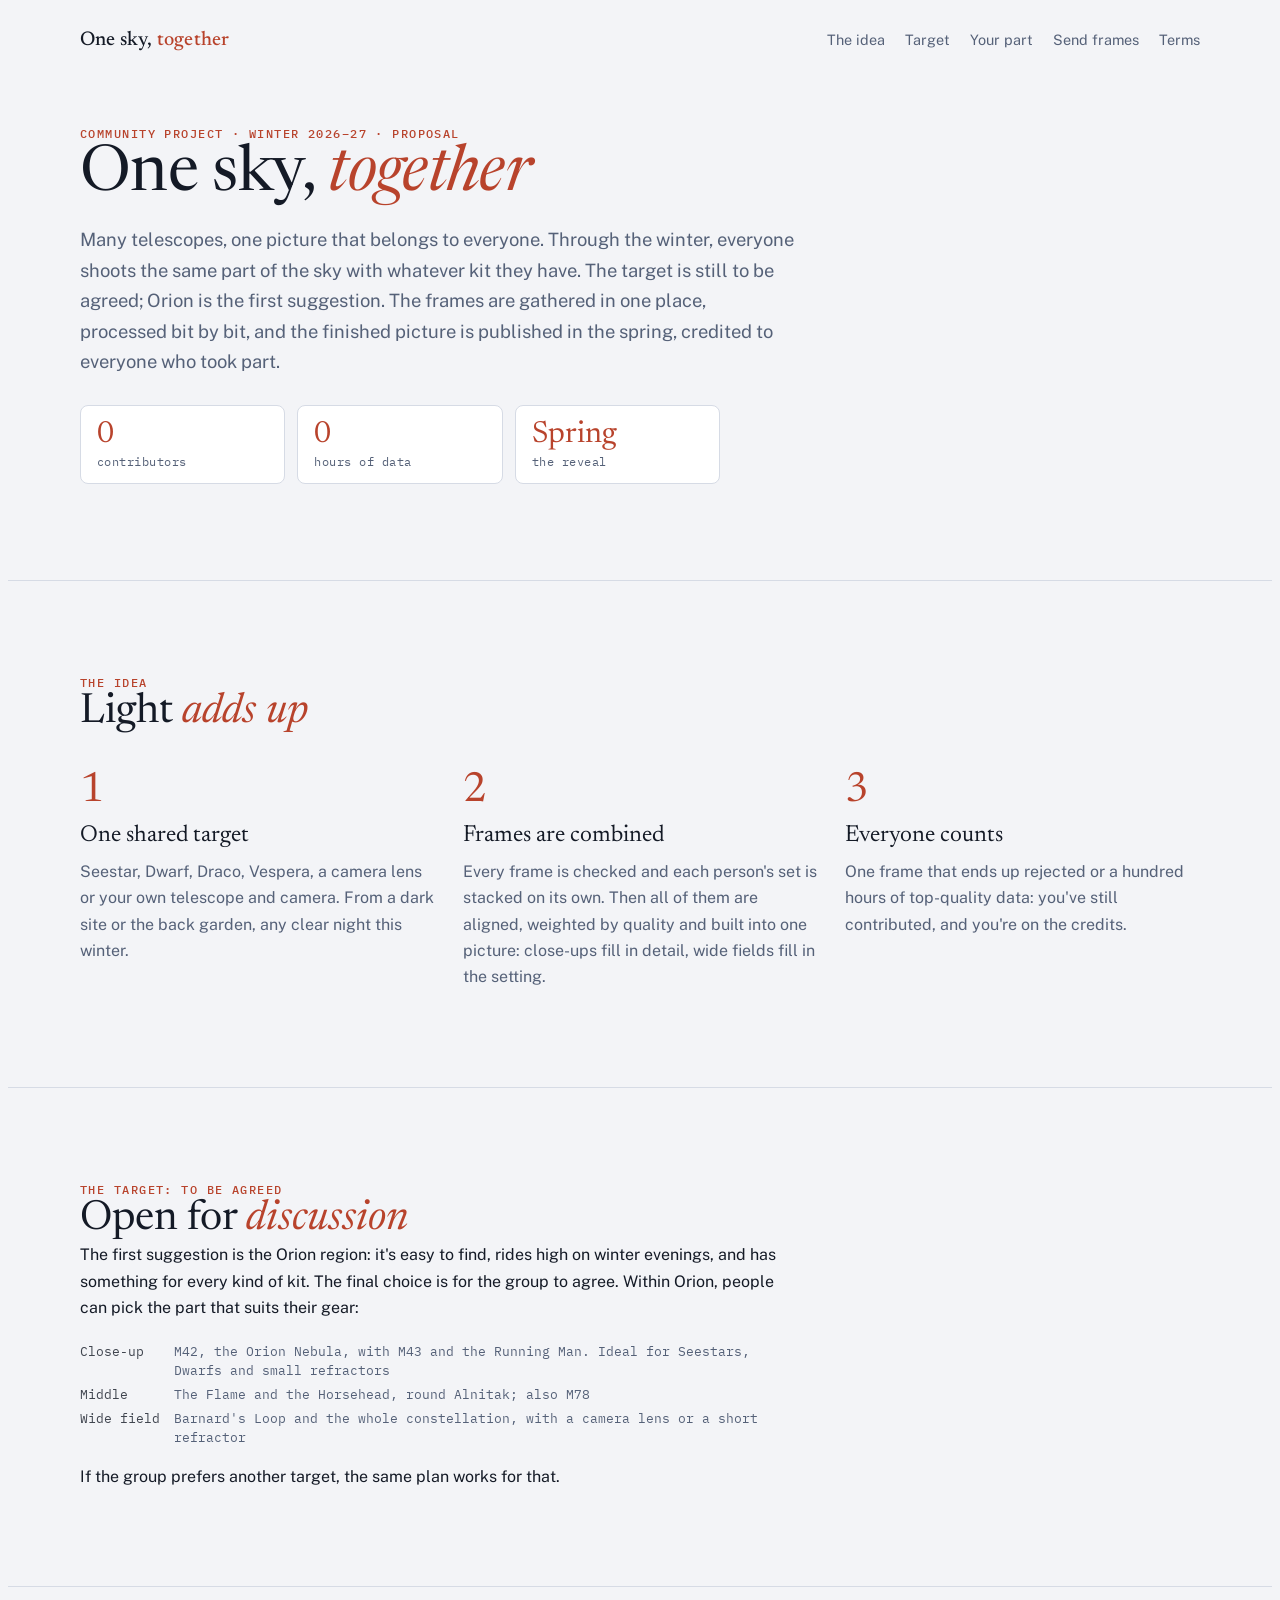
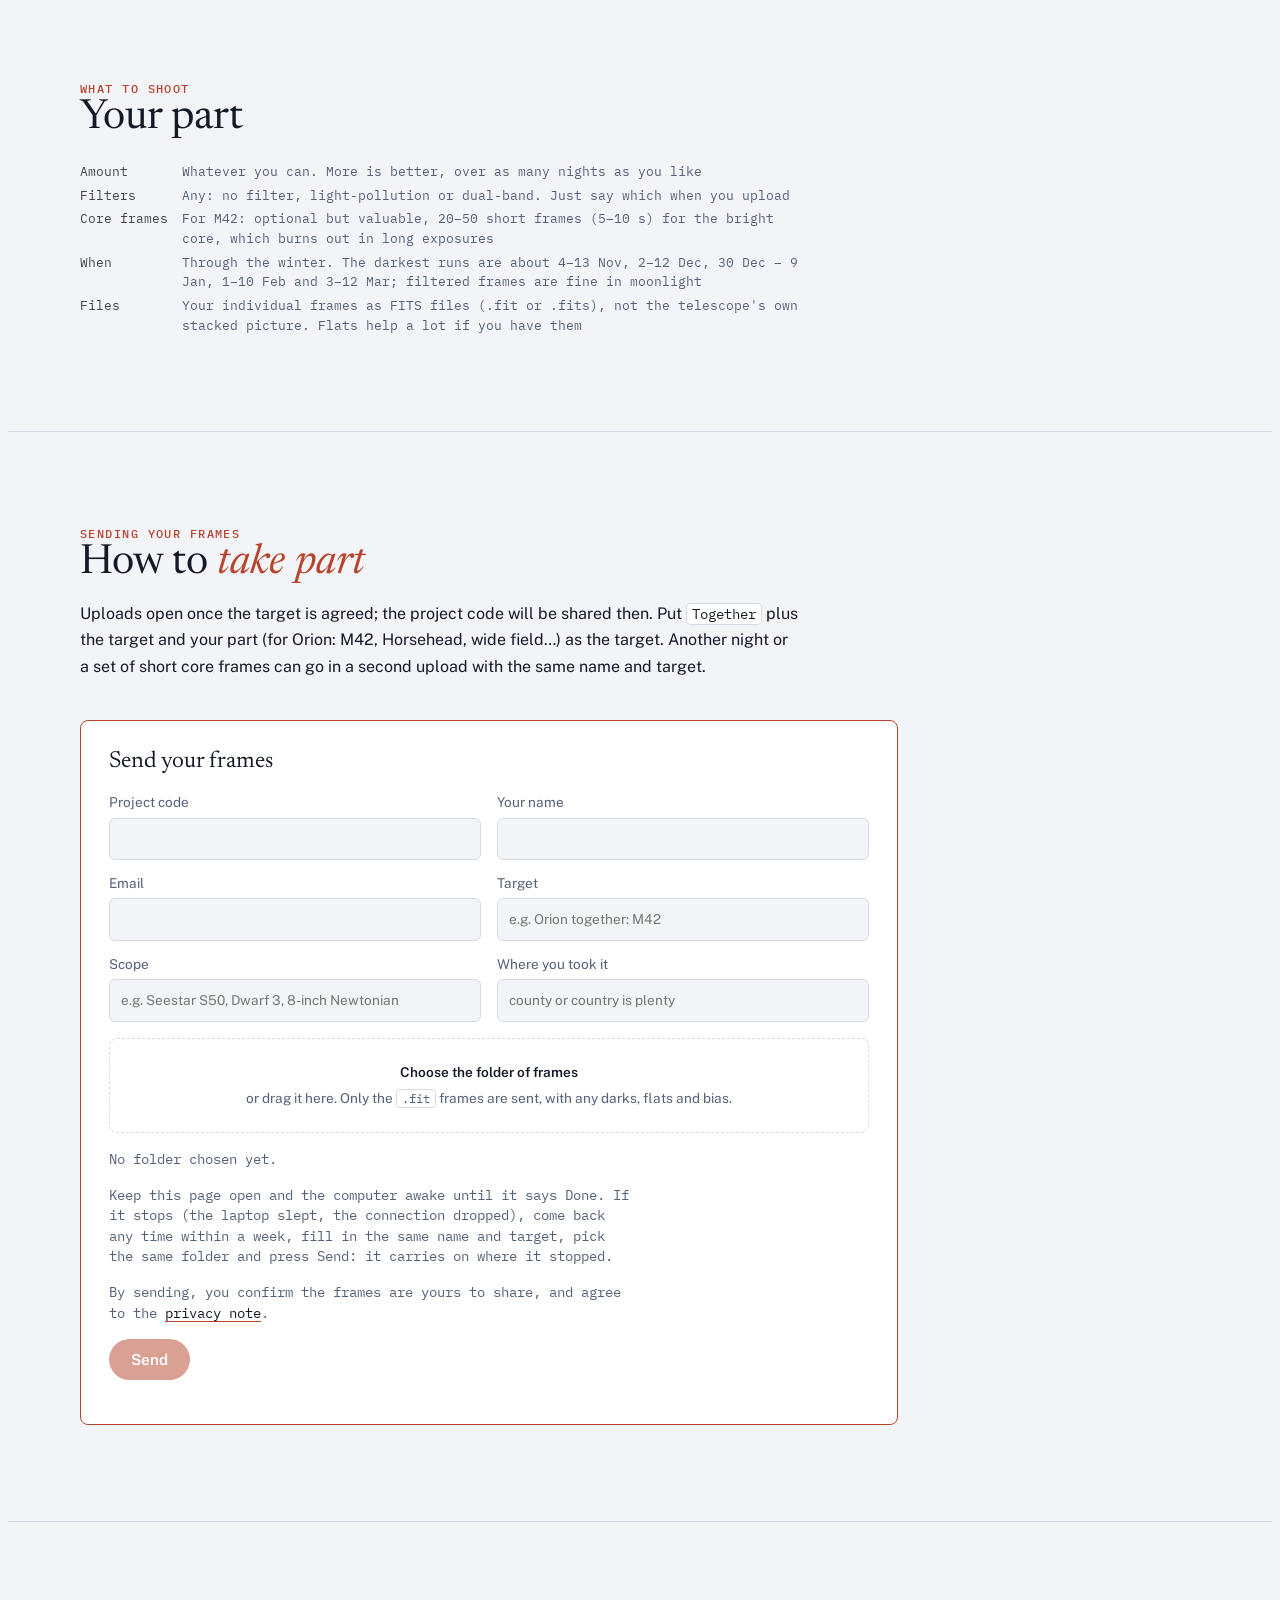
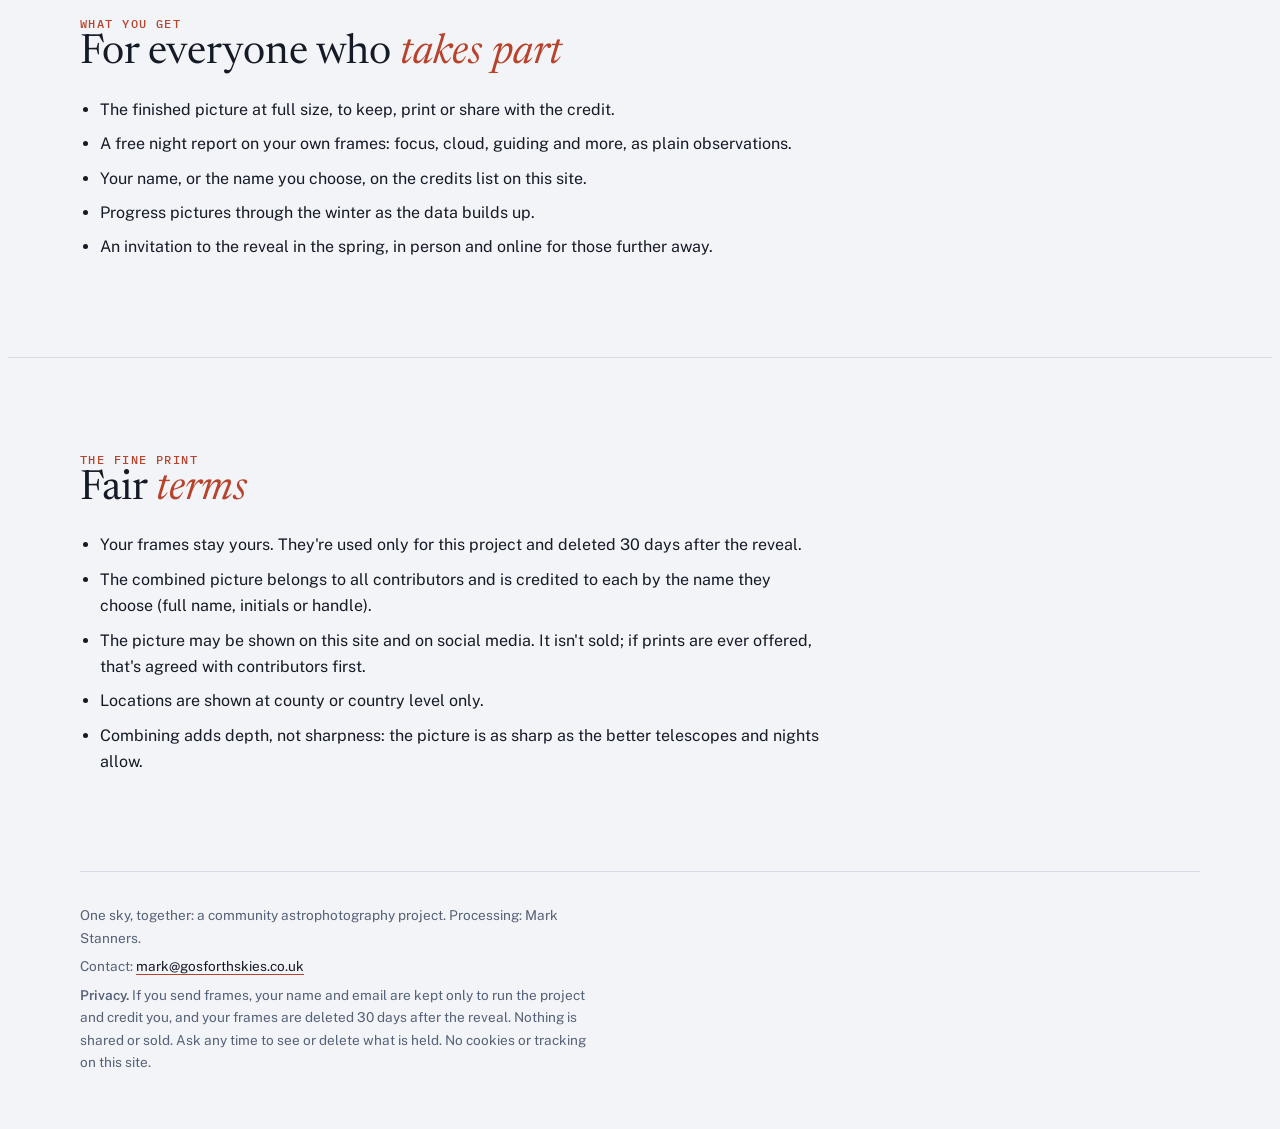
==== index.html @ eda38261 "Neutral name: One sky, together (target not yet agreed; Orion is the first suggestion); address toge" ====
<!doctype html>
<html lang="en-GB">
<head>
<meta charset="utf-8">
<meta name="viewport" content="width=device-width, initial-scale=1">
<meta name="robots" content="noindex">
<title>One sky, together</title>
<meta name="description" content="A community astrophotography project: many telescopes, one picture, credited to everyone who took part.">
<link rel="stylesheet" href="fonts/fonts.css">
<style>
/* Layout: one long night-sky scroll; each picture is a before/after slider, captions read like an observing log. */
:root {
  --sky:      #0b1019;   /* page ground: dark sky at the zenith */
  --deep:     #121a27;   /* raised panels */
  --rule:     #243046;
  --ink:      #e6e9ef;   /* main text */
  --dim:      #95a0b4;   /* secondary text */
  --ha:       #e0664d;   /* hydrogen-alpha, 656.3 nm: the accent */
  --oiii:     #5fb7b0;   /* oxygen-III, 500.7 nm: used sparingly */
  --font-display: "Newsreader", "Iowan Old Style", Georgia, serif;
  --font-body:    "Public Sans", system-ui, -apple-system, "Segoe UI", sans-serif;
  --font-data:    "IBM Plex Mono", ui-monospace, "Cascadia Mono", Consolas, monospace;
  color-scheme: dark;
}
@media (prefers-color-scheme: light) { :root:not([data-theme="dark"]) {
  --sky: #f3f4f7; --deep: #ffffff; --rule: #d6dbe5; --ink: #141a26; --dim: #556178; --ha: #b8432c; --oiii: #2f7f79; color-scheme: light; } }
:root[data-theme="light"] {
  --sky: #f3f4f7; --deep: #ffffff; --rule: #d6dbe5; --ink: #141a26; --dim: #556178; --ha: #b8432c; --oiii: #2f7f79; color-scheme: light; }

body { background: var(--sky); color: var(--ink); font: 400 1rem/1.65 var(--font-body); }
.wrap { max-width: 1120px; margin: 0 auto; padding-left: max(16px, env(safe-area-inset-left, 0px)); padding-right: max(16px, env(safe-area-inset-right, 0px)); }
section { padding-block: clamp(48px, 8vw, 96px); border-top: 1px solid var(--rule); }
h1, h2, h3 { font-family: var(--font-display); font-weight: 400; text-wrap: balance; line-height: 1.12; margin: 0; }
h1 { font-size: clamp(2.3rem, 5.5vw, 4rem); letter-spacing: -0.01em; }
h1 em, h2 em { font-style: italic; color: var(--ha); }
h2 { font-size: clamp(1.8rem, 3.6vw, 2.6rem); }
h3 { font-size: 1.45rem; }
p { margin: 0; max-width: 65ch; }
.eyebrow { font: 500 0.75rem/1 var(--font-data); letter-spacing: 0.12em; text-transform: uppercase; color: var(--ha); }
.lede { font-size: 1.15rem; color: var(--dim); }
a { color: var(--ink); text-decoration-color: var(--ha); text-underline-offset: 3px; }
a:focus-visible, input:focus-visible, button:focus-visible { outline: 2px solid var(--oiii); outline-offset: 3px; }

/* header */
.top { padding-block: 20px; display: flex; justify-content: space-between; align-items: baseline; gap: 16px; flex-wrap: wrap; }
.brand { font: 500 1.25rem/1 var(--font-display); letter-spacing: 0.01em; }
.brand span { color: var(--ha); }
.nav { display: flex; gap: 20px; flex-wrap: wrap; font-size: 0.9rem; }
.nav a { color: var(--dim); text-decoration: none; }
.nav a:hover { color: var(--ink); }

/* hero */
.hero { display: grid; grid-template-columns: minmax(0, 5fr) minmax(0, 7fr); gap: clamp(24px, 4vw, 56px); align-items: center; padding-block: clamp(24px, 5vw, 64px) clamp(48px, 7vw, 88px); }
.hero > div:first-child { display: grid; gap: 20px; min-width: 0; }
.cta { display: inline-block; justify-self: start; padding: 12px 22px; border-radius: 999px; background: var(--ha); color: #fff; text-decoration: none; font-weight: 600; font-size: 0.95rem; }
@media (max-width: 820px) { .hero { grid-template-columns: minmax(0, 1fr); } }

/* before / after slider */
.ba { position: relative; overflow: hidden; border-radius: 6px; background: #000; max-width: 100%; touch-action: pan-y; user-select: none; }
.ba img { display: block; width: 100%; height: auto; }
.ba .after { position: absolute; inset: 0; clip-path: inset(0 0 0 var(--pos, 50%)); }
.ba .after img { width: 100%; height: 100%; object-fit: cover; }
.ba .handle { position: absolute; top: 0; bottom: 0; left: var(--pos, 50%); width: 2px; margin-left: -1px; background: rgba(255,255,255,0.85); pointer-events: none; }
.ba .handle::after { content: "\2194"; position: absolute; top: 50%; left: 50%; transform: translate(-50%, -50%); width: 40px; height: 40px; border-radius: 50%; background: rgba(11,16,25,0.75); border: 1px solid rgba(255,255,255,0.7); color: #fff; display: grid; place-items: center; font-size: 1.1rem; }
.ba input { position: absolute; inset: 0; width: 100%; height: 100%; margin: 0; opacity: 0; cursor: ew-resize; }
.ba .tag { position: absolute; top: 10px; padding: 3px 9px; border-radius: 4px; background: rgba(11,16,25,0.72); color: #e6e9ef; font: 500 0.7rem/1.4 var(--font-data); letter-spacing: 0.08em; text-transform: uppercase; pointer-events: none; }
.ba .tag.l { left: 10px; } .ba .tag.r { right: 10px; }

/* gallery */
.pairs { display: grid; gap: clamp(48px, 7vw, 80px); margin-top: 40px; }
.pair { display: grid; grid-template-columns: minmax(0, 7fr) minmax(0, 4fr); gap: clamp(20px, 3vw, 40px); align-items: start; }
.pair.flip { grid-template-columns: minmax(0, 4fr) minmax(0, 7fr); }
.pair.flip .ba, .pair.flip figure { order: 2; }
.pair .text { display: grid; gap: 14px; min-width: 0; }
@media (max-width: 820px) { .pair, .pair.flip { grid-template-columns: minmax(0, 1fr); } .pair.flip .ba, .pair.flip figure { order: 0; } }
.log { display: grid; grid-template-columns: max-content minmax(0, 1fr); gap: 4px 14px; margin: 4px 0 0; font: 400 0.82rem/1.5 var(--font-data); color: var(--dim); font-variant-numeric: tabular-nums; }
.log dt { color: var(--ink); opacity: 0.8; }
.log dd { margin: 0; }
.credit { font: 400 0.78rem/1.4 var(--font-data); color: var(--oiii); }
.more { margin-top: clamp(36px, 5vw, 56px); font-weight: 600; }
.more a::after { content: " \2192"; color: var(--ha); }
/* customer work page (customers.html, built by tools/build_clients.py) */
a.brand { color: var(--ink); text-decoration: none; }
.nav a[aria-current="page"] { color: var(--ink); }
.quote { margin: 4px 0 0; padding-left: 14px; border-left: 2px solid var(--ha); display: grid; gap: 4px; }
.quote p { font: italic 400 1.05rem/1.5 var(--font-display); }
.quote cite { font: 400 0.78rem/1.4 var(--font-data); color: var(--dim); font-style: normal; }
.quote cite::before { content: "\2014\00a0"; }

.grid3 { display: grid; grid-template-columns: repeat(3, minmax(0, 1fr)); gap: 20px; margin-top: 36px; }
@media (max-width: 820px) { .grid3 { grid-template-columns: minmax(0, 1fr); } }
figure { margin: 0; display: grid; gap: 10px; min-width: 0; }
figure img { width: 100%; height: auto; border-radius: 6px; display: block; }
figcaption { display: grid; gap: 3px; font-size: 0.92rem; }
figcaption b { font-weight: 600; }
figcaption span { color: var(--dim); font-size: 0.85rem; }

/* prints: cards generated from data/print_sizes.csv by tools/build_prints.py; every picture sits in the same 3:2 frame */
.prints { display: grid; grid-template-columns: repeat(3, minmax(0, 1fr)); gap: 32px 24px; margin-top: 24px; align-items: start; }
@media (max-width: 900px) { .prints { grid-template-columns: repeat(2, minmax(0, 1fr)); } }
@media (max-width: 560px) { .prints { grid-template-columns: minmax(0, 1fr); } }
.print img, .print .noimg { width: 100%; aspect-ratio: 3 / 2; object-fit: contain; background: #05080d; border-radius: 6px; }
.print .noimg { display: grid; place-items: center; color: var(--dim); font: 400 0.8rem var(--font-data); border: 1px dashed var(--rule); background: var(--deep); }
.sizes { font: 500 0.78rem/1.4 var(--font-data) !important; letter-spacing: 0.06em; color: var(--ha) !important; }
.onreq { font: 400 0.75rem/1.4 var(--font-data) !important; color: var(--dim) !important; }
/* colour-version buttons under a print that comes in two palettes */
.vers { display: flex; gap: 6px; flex-wrap: wrap; margin-top: -2px; }
.vers button { font: 500 0.72rem/1 var(--font-data); letter-spacing: 0.04em; padding: 7px 11px; border-radius: 999px; border: 1px solid var(--rule); background: var(--deep); color: var(--dim); cursor: pointer; }
.vers button[aria-pressed="true"] { border-color: var(--ha); color: var(--ink); }
.vers button:hover { color: var(--ink); }
.media { margin-top: 36px; display: grid; gap: 8px; max-width: 760px; }
.media .note { margin-top: 0; }

/* how it works: a real sequence */
.steps { display: grid; grid-template-columns: repeat(3, minmax(0, 1fr)); gap: 28px; margin-top: 36px; counter-reset: step; }
@media (max-width: 820px) { .steps { grid-template-columns: minmax(0, 1fr); } }
.step { display: grid; gap: 10px; align-content: start; min-width: 0; }
.step::before { counter-increment: step; content: counter(step); font: 400 2.6rem/1 var(--font-display); color: var(--ha); }
.step p { color: var(--dim); }
/* send your frames: the upload box (talks to the gosforth-upload Worker at upload.gosforthskies.co.uk) */
.send { margin-top: 40px; background: var(--deep); border: 1px solid var(--ha); border-radius: 8px; padding: clamp(18px, 3vw, 28px); display: grid; gap: 16px; max-width: 760px; }
.send .fields { display: grid; grid-template-columns: repeat(2, minmax(0, 1fr)); gap: 12px 16px; }
@media (max-width: 560px) { .send .fields { grid-template-columns: minmax(0, 1fr); } }
.send label { display: grid; gap: 4px; font-size: 0.85rem; color: var(--dim); min-width: 0; }
.send input[type=text], .send input[type=email] { font: inherit; color: var(--ink); background: var(--sky); border: 1px solid var(--rule); border-radius: 6px; padding: 9px 11px; min-width: 0; }
.drop { border: 1px dashed var(--rule); border-radius: 8px; padding: 22px 16px; text-align: center; color: var(--dim); cursor: pointer; display: grid; gap: 6px; }
.drop.over { border-color: var(--oiii); color: var(--ink); }
.drop b { color: var(--ink); font-weight: 600; }
.send button { justify-self: start; padding: 12px 22px; border: 0; border-radius: 999px; background: var(--ha); color: #fff; font: 600 0.95rem var(--font-body); cursor: pointer; }
.send button:disabled { opacity: 0.5; cursor: default; }
.bar { height: 8px; border-radius: 4px; background: var(--sky); border: 1px solid var(--rule); overflow: hidden; }
.bar i { display: block; height: 100%; width: 0; background: var(--oiii); transition: width 0.3s; }
.sendmsg { font: 400 0.85rem/1.5 var(--font-data); color: var(--dim); }
.sendmsg.err { color: var(--ha); }
.send .trap { position: absolute; left: -9999px; width: 1px; height: 1px; overflow: hidden; }   /* honeypot: people never see it */
code { font: 400 0.88em var(--font-data); background: var(--deep); border: 1px solid var(--rule); border-radius: 4px; padding: 1px 5px; overflow-wrap: anywhere; }

footer { border-top: 1px solid var(--rule); padding-block: 32px 48px; color: var(--dim); font-size: 0.85rem; display: grid; gap: 6px; }
@media (prefers-reduced-motion: reduce) { html { scroll-behavior: auto; } }
html { scroll-behavior: smooth; }

.tally { display: grid; grid-template-columns: repeat(3, minmax(0, 1fr)); gap: 12px; margin-top: 28px; max-width: 640px; }
.tally div { background: var(--deep); border: 1px solid var(--rule); border-radius: 8px; padding: 14px 16px; display: grid; gap: 2px; }
.tally b { font: 400 1.9rem/1 var(--font-display); color: var(--ha); font-variant-numeric: tabular-nums; }
.tally span { font: 400 0.78rem var(--font-data); color: var(--dim); letter-spacing: 0.04em; }
@media (max-width: 480px) { .tally { gap: 8px; } .tally div { padding: 10px; } .tally b { font-size: 1.35rem; white-space: nowrap; } .tally span { font-size: 0.68rem; } }
ul.plain { margin: 20px 0 0; padding-left: 20px; display: grid; gap: 8px; max-width: 720px; color: var(--ink); }
.note { margin-top: 18px; font-size: 0.88rem; color: var(--dim); }
</style>
</head>
<body>
<div class="wrap">
  <header class="top">
    <a class="brand" href="#top">One sky, <span>together</span></a>
    <nav class="nav" aria-label="Sections">
      <a href="#idea">The idea</a><a href="#target">Target</a><a href="#shoot">Your part</a><a href="#send-frames">Send frames</a><a href="#terms">Terms</a>
    </nav>
  </header>
</div>

<section id="top" style="border-top:0; padding-top:clamp(24px, 5vw, 56px)">
  <div class="wrap">
    <p class="eyebrow">Community project · winter 2026–27 · proposal</p>
    <h1>One sky, <em>together</em></h1>
    <p class="lede" style="margin-top:14px">Many telescopes, one picture that belongs to everyone. Through the winter, everyone shoots the same part of the sky with whatever kit they have. The target is still to be agreed; Orion is the first suggestion. The frames are gathered in one place, processed bit by bit, and the finished picture is published in the spring, credited to everyone who took part.</p>
    <div class="tally" aria-label="Progress so far">
      <div><b>0</b><span>contributors</span></div>
      <div><b>0</b><span>hours of data</span></div>
      <div><b>Spring</b><span>the reveal</span></div>
    </div>
  </div>
</section>

<section id="idea">
  <div class="wrap">
    <p class="eyebrow">The idea</p>
    <h2>Light <em>adds up</em></h2>
    <div class="steps">
      <div class="step">
        <h3>One shared target</h3>
        <p>Seestar, Dwarf, Draco, Vespera, a camera lens or your own telescope and camera. From a dark site or the back garden, any clear night this winter.</p>
      </div>
      <div class="step">
        <h3>Frames are combined</h3>
        <p>Every frame is checked and each person's set is stacked on its own. Then all of them are aligned, weighted by quality and built into one picture: close-ups fill in detail, wide fields fill in the setting.</p>
      </div>
      <div class="step">
        <h3>Everyone counts</h3>
        <p>One frame that ends up rejected or a hundred hours of top-quality data: you've still contributed, and you're on the credits.</p>
      </div>
    </div>
  </div>
</section>

<section id="target">
  <div class="wrap">
    <p class="eyebrow">The target: to be agreed</p>
    <h2>Open for <em>discussion</em></h2>
    <p style="max-width:720px">The first suggestion is the Orion region: it's easy to find, rides high on winter evenings, and has something for every kind of kit. The final choice is for the group to agree. Within Orion, people can pick the part that suits their gear:</p>
    <dl class="log" style="max-width:720px; margin-top:20px">
      <dt>Close-up</dt><dd>M42, the Orion Nebula, with M43 and the Running Man. Ideal for Seestars, Dwarfs and small refractors</dd>
      <dt>Middle</dt><dd>The Flame and the Horsehead, round Alnitak; also M78</dd>
      <dt>Wide field</dt><dd>Barnard's Loop and the whole constellation, with a camera lens or a short refractor</dd>
    </dl>
    <p style="max-width:720px; margin-top:16px">If the group prefers another target, the same plan works for that.</p>
  </div>
</section>

<section id="shoot">
  <div class="wrap">
    <p class="eyebrow">What to shoot</p>
    <h2>Your part</h2>
    <dl class="log" style="max-width:720px; margin-top:20px">
      <dt>Amount</dt><dd>Whatever you can. More is better, over as many nights as you like</dd>
      <dt>Filters</dt><dd>Any: no filter, light-pollution or dual-band. Just say which when you upload</dd>
      <dt>Core frames</dt><dd>For M42: optional but valuable, 20–50 short frames (5–10 s) for the bright core, which burns out in long exposures</dd>
      <dt>When</dt><dd>Through the winter. The darkest runs are about 4–13 Nov, 2–12 Dec, 30 Dec – 9 Jan, 1–10 Feb and 3–12 Mar; filtered frames are fine in moonlight</dd>
      <dt>Files</dt><dd>Your individual frames as FITS files (.fit or .fits), not the telescope's own stacked picture. Flats help a lot if you have them</dd>
    </dl>
  </div>
</section>

<section id="send-frames">
  <div class="wrap">
    <p class="eyebrow">Sending your frames</p>
    <h2>How to <em>take part</em></h2>
    <p style="max-width:720px; margin-top:14px">Uploads open once the target is agreed; the project code will be shared then. Put <code>Together</code> plus the target and your part (for Orion: M42, Horsehead, wide field…) as the target. Another night or a set of short core frames can go in a second upload with the same name and target.</p>
    <form class="send" id="send" novalidate>
      <h3 id="upload">Send your frames</h3>
      <div class="fields">
        <label>Project code<input type="text" name="code" autocomplete="off" required></label>
        <label>Your name<input type="text" name="name" autocomplete="name" required></label>
        <label>Email<input type="email" name="email" autocomplete="email" required></label>
        <label>Target<input type="text" name="target" placeholder="e.g. Orion together: M42" required></label>
        <label>Scope<input type="text" name="scope" placeholder="e.g. Seestar S50, Dwarf 3, 8-inch Newtonian"></label>
        <label>Where you took it<input type="text" name="location" placeholder="county or country is plenty"></label>
      </div>
      <label class="drop" id="drop">
        <b>Choose the folder of frames</b>
        <span>or drag it here. Only the <code>.fit</code> frames are sent, with any darks, flats and bias.</span>
        <input type="file" id="folder" webkitdirectory multiple hidden>
      </label>
      <p class="sendmsg" id="picked">No folder chosen yet.</p>
      <p class="sendmsg">Keep this page open and the computer awake until it says Done. If it stops (the laptop slept, the connection dropped), come back any time within a week, fill in the same name and target, pick the same folder and press Send: it carries on where it stopped.</p>
      <p class="sendmsg">By sending, you confirm the frames are yours to share, and agree to the <a href="#privacy">privacy note</a>.</p>
      <button type="submit" id="go" disabled>Send</button>
      <div class="bar" hidden><i></i></div>
      <p class="sendmsg" id="status" aria-live="polite"></p>
    </form>
  </div>
</section>

<section>
  <div class="wrap">
    <p class="eyebrow">What you get</p>
    <h2>For everyone who <em>takes part</em></h2>
    <ul class="plain">
      <li>The finished picture at full size, to keep, print or share with the credit.</li>
      <li>A free night report on your own frames: focus, cloud, guiding and more, as plain observations.</li>
      <li>Your name, or the name you choose, on the credits list on this site.</li>
      <li>Progress pictures through the winter as the data builds up.</li>
      <li>An invitation to the reveal in the spring, in person and online for those further away.</li>
    </ul>
  </div>
</section>

<section id="terms">
  <div class="wrap">
    <p class="eyebrow">The fine print</p>
    <h2>Fair <em>terms</em></h2>
    <ul class="plain">
      <li>Your frames stay yours. They're used only for this project and deleted 30 days after the reveal.</li>
      <li>The combined picture belongs to all contributors and is credited to each by the name they choose (full name, initials or handle).</li>
      <li>The picture may be shown on this site and on social media. It isn't sold; if prints are ever offered, that's agreed with contributors first.</li>
      <li>Locations are shown at county or country level only.</li>
      <li>Combining adds depth, not sharpness: the picture is as sharp as the better telescopes and nights allow.</li>
    </ul>
  </div>
</section>

<div class="wrap">
  <footer>
    <p>One sky, together: a community astrophotography project. Processing: Mark Stanners.</p>
    <p>Contact: <a href="mailto:mark@gosforthskies.co.uk">mark@gosforthskies.co.uk</a></p>
    <p id="privacy"><b>Privacy.</b> If you send frames, your name and email are kept only to run the project and credit you, and your frames are deleted 30 days after the reveal. Nothing is shared or sold. Ask any time to see or delete what is held. No cookies or tracking on this site.</p>
  </footer>
</div>

<script>
// Upload box: filters the chosen folder down to the light frames, sends them four at a time to the upload Worker,
// retries failures, and skips files already sent if the same person sends the same target again the same day.
(() => {
  // files up to SMALL go in one request; bigger ones (61 MP cameras, about 120 MB a frame) go in PART-sized pieces
  const API = 'https://upload.gosforthskies.co.uk', MAX = 2e9, SMALL = 90e6, PART = 50 * 1024 * 1024, form = document.getElementById('send');
  const drop = document.getElementById('drop'), pick = document.getElementById('folder'), go = document.getElementById('go');
  const picked = document.getElementById('picked'), status = document.getElementById('status');
  const bar = form.querySelector('.bar'), fill = bar.firstElementChild;
  let files = [];
  const gb = (n) => (n / 1e9).toFixed(2) + ' GB';
  const say = (t, err) => { status.textContent = t; status.classList.toggle('err', !!err); };
  function choose(list) {
    const fits = list.filter((f) => /\.(fit|fits|fts|xisf)$/i.test(f.name));
    // named frames (Seestar, NINA, ASIAIR...): send the lights and their calibration frames, skip anything else
    // (on a Seestar that skips the app's stacked result); a folder of unnamed frames goes as it is
    const named = fits.filter((f) => /^(light|dark|flat|bias|offset|darkflat|flatdark)/i.test(f.name));
    files = fits.some((f) => /^light/i.test(f.name)) ? named : fits;
    // frames are stored by name, so two files with the same name in different subfolders (NINA's per-filter flats:
    // Flats/Ha/Flat_0001.fits and Flats/OIII/Flat_0001.fits) would overwrite each other: those get their subfolders
    // added to the name. Unique names go as they are, so a restarted upload still recognises what already arrived.
    const count = {};
    files.forEach((f) => { count[f.name] = (count[f.name] || 0) + 1; });
    files.forEach((f) => {
      const parts = (f.rel || f.webkitRelativePath || f.name).split('/').filter(Boolean);
      f.sendName = count[f.name] > 1 && parts.length > 2 ? parts.slice(1, -1).join('_') + '_' + f.name : f.name;
    });
    const big = files.filter((f) => f.size > MAX);
    files = files.filter((f) => f.size <= MAX);
    const total = files.reduce((t, f) => t + f.size, 0);
    picked.textContent = files.length ? `${files.length} frames, ${gb(total)}` + (big.length ? ` (${big.length} over 2 GB, skipped: email the project about those)` : '')
                       : big.length ? 'These frames are over 2 GB each, too big for the upload box. Email the project and another way will be sorted.'
                                    : 'No .fit frames found in that folder.';
    go.disabled = !files.length;
  }
  pick.addEventListener('change', () => choose([...pick.files]));
  async function walk(entry, out) {
    if (entry.isFile) { const f = await new Promise((ok, no) => entry.file(ok, no)); f.rel = entry.fullPath; out.push(f); }
    else if (entry.isDirectory) {
      const reader = entry.createReader();
      for (let batch; (batch = await new Promise((ok, no) => reader.readEntries(ok, no))).length; )
        for (const e of batch) await walk(e, out);
    }
  }
  ['dragenter', 'dragover'].forEach((t) => drop.addEventListener(t, (e) => { e.preventDefault(); drop.classList.add('over'); }));
  ['dragleave', 'drop'].forEach((t) => drop.addEventListener(t, () => drop.classList.remove('over')));
  drop.addEventListener('drop', async (e) => {
    e.preventDefault();
    const out = [];
    for (const it of [...e.dataTransfer.items]) { const en = it.webkitGetAsEntry && it.webkitGetAsEntry(); if (en) await walk(en, out); }
    choose(out);
  });
  form.addEventListener('submit', async (e) => {
    e.preventDefault();
    const d = Object.fromEntries(new FormData(form));
    if (!d.code || !d.name || !d.email || !d.target) return say('Please fill in the invite code, your name, email and target.', true);
    const H = { 'X-Invite': d.code.trim() };
    go.disabled = true; bar.hidden = false; fill.style.width = '0';
    // while sending: ask the browser to keep the screen (and so the computer) awake, and warn before the page is closed
    let lock = null;
    try { lock = await navigator.wakeLock?.request('screen'); } catch (err) { /* not offered: carry on without it */ }
    const leaving = (ev) => { ev.preventDefault(); ev.returnValue = ''; };
    window.addEventListener('beforeunload', leaving);
    const settle = () => { window.removeEventListener('beforeunload', leaving); lock?.release().catch(() => {}); };
    try {
      const call = async (path, opts = {}) => {
        const r = await fetch(API + path, { ...opts, headers: { ...H, ...(opts.headers || {}) } });
        const j = await r.json().catch(() => ({}));
        if (!r.ok) throw new Error(j.error || `Upload service error ${r.status}`);
        return j;
      };
      say('Starting…');
      const { set } = await call('/start', { method: 'POST', headers: { 'Content-Type': 'application/json' },
        body: JSON.stringify({ ...d, code: undefined, files: files.map((f) => ({ name: f.sendName, size: f.size })) }) });
      const have = new Set((await call(`/have?set=${set}`)).names);
      const todo = files.filter((f) => !have.has(f.sendName.replace(/[^\w .()+-]/g, '')));
      const total = files.reduce((t, f) => t + f.size, 0);
      let sent = total - todo.reduce((t, f) => t + f.size, 0), failed = 0, next = 0;
      const show = () => { fill.style.width = (100 * sent / total).toFixed(1) + '%'; say(`Sending… ${gb(sent)} of ${gb(total)}`); };
      show();
      const retry = async (fn) => {
        for (let tryNo = 1; ; tryNo++) {
          try { return await fn(); }
          catch (err) { if (tryNo === 3) throw err; await new Promise((ok) => setTimeout(ok, 2000 * tryNo)); }
        }
      };
      async function sendBig(f) {                     // in parts; each part retried on its own
        const q = `set=${set}&name=${encodeURIComponent(f.sendName)}`;
        const { uploadId } = await retry(() => call(`/mpu/start?${q}`, { method: 'POST' }));
        const parts = [];
        for (let n = 1, at = 0; at < f.size; n++, at += PART) {
          const piece = f.slice(at, Math.min(at + PART, f.size));
          parts.push(await retry(() => call(`/mpu/part?${q}&uploadId=${encodeURIComponent(uploadId)}&n=${n}`, { method: 'PUT', body: piece })));
          sent += piece.size; show();
        }
        await retry(() => call(`/mpu/done?${q}&uploadId=${encodeURIComponent(uploadId)}`, { method: 'POST',
          headers: { 'Content-Type': 'application/json' }, body: JSON.stringify({ parts }) }));
      }
      async function worker() {
        while (next < todo.length) {
          const f = todo[next++], before = sent;
          try {
            if (f.size > SMALL) await sendBig(f);
            else { await retry(() => call(`/put?set=${set}&name=${encodeURIComponent(f.sendName)}`, { method: 'PUT', body: f })); sent += f.size; show(); }
          } catch (err) { failed++; sent = before; show(); }
        }
      }
      await Promise.all([worker(), worker(), worker(), worker()]);
      if (failed) throw new Error(`${failed} frames didn't go. Press Send again and it will carry on where it stopped.`);
      await call(`/finish?set=${set}`, { method: 'POST' });
      fill.style.width = '100%';
      say(`Done: ${files.length} frames received. the project has them and will be in touch.`);
      settle();
    } catch (err) { say(err.message, true); go.disabled = false; settle(); }
  });
})();
</script>
</body>
</html>
---- fonts/fonts.css ----
/* self-hosted copies of the Google Fonts (tools/fetch_fonts.py) */
@font-face {
  font-family: 'IBM Plex Mono';
  font-style: normal;
  font-weight: 400;
  font-display: swap;
  src: url(IBMPlexMono-normal-400.woff2) format('woff2');
  unicode-range: U+0000-00FF, U+0131, U+0152-0153, U+02BB-02BC, U+02C6, U+02DA, U+02DC, U+0304, U+0308, U+0329, U+2000-206F, U+20AC, U+2122, U+2191, U+2193, U+2212, U+2215, U+FEFF, U+FFFD;
}
@font-face {
  font-family: 'IBM Plex Mono';
  font-style: normal;
  font-weight: 500;
  font-display: swap;
  src: url(IBMPlexMono-normal-500.woff2) format('woff2');
  unicode-range: U+0000-00FF, U+0131, U+0152-0153, U+02BB-02BC, U+02C6, U+02DA, U+02DC, U+0304, U+0308, U+0329, U+2000-206F, U+20AC, U+2122, U+2191, U+2193, U+2212, U+2215, U+FEFF, U+FFFD;
}
@font-face {
  font-family: 'Newsreader';
  font-style: italic;
  font-weight: 400;
  font-display: swap;
  src: url(Newsreader-italic-400.woff2) format('woff2');
  unicode-range: U+0000-00FF, U+0131, U+0152-0153, U+02BB-02BC, U+02C6, U+02DA, U+02DC, U+0304, U+0308, U+0329, U+2000-206F, U+20AC, U+2122, U+2191, U+2193, U+2212, U+2215, U+FEFF, U+FFFD;
}
@font-face {
  font-family: 'Newsreader';
  font-style: normal;
  font-weight: 400;
  font-display: swap;
  src: url(Newsreader-normal-400.woff2) format('woff2');
  unicode-range: U+0000-00FF, U+0131, U+0152-0153, U+02BB-02BC, U+02C6, U+02DA, U+02DC, U+0304, U+0308, U+0329, U+2000-206F, U+20AC, U+2122, U+2191, U+2193, U+2212, U+2215, U+FEFF, U+FFFD;
}
@font-face {
  font-family: 'Newsreader';
  font-style: normal;
  font-weight: 500;
  font-display: swap;
  src: url(Newsreader-normal-500.woff2) format('woff2');
  unicode-range: U+0000-00FF, U+0131, U+0152-0153, U+02BB-02BC, U+02C6, U+02DA, U+02DC, U+0304, U+0308, U+0329, U+2000-206F, U+20AC, U+2122, U+2191, U+2193, U+2212, U+2215, U+FEFF, U+FFFD;
}
@font-face {
  font-family: 'Public Sans';
  font-style: normal;
  font-weight: 400;
  font-display: swap;
  src: url(PublicSans-normal-400.woff2) format('woff2');
  unicode-range: U+0000-00FF, U+0131, U+0152-0153, U+02BB-02BC, U+02C6, U+02DA, U+02DC, U+0304, U+0308, U+0329, U+2000-206F, U+20AC, U+2122, U+2191, U+2193, U+2212, U+2215, U+FEFF, U+FFFD;
}
@font-face {
  font-family: 'Public Sans';
  font-style: normal;
  font-weight: 500;
  font-display: swap;
  src: url(PublicSans-normal-500.woff2) format('woff2');
  unicode-range: U+0000-00FF, U+0131, U+0152-0153, U+02BB-02BC, U+02C6, U+02DA, U+02DC, U+0304, U+0308, U+0329, U+2000-206F, U+20AC, U+2122, U+2191, U+2193, U+2212, U+2215, U+FEFF, U+FFFD;
}
@font-face {
  font-family: 'Public Sans';
  font-style: normal;
  font-weight: 600;
  font-display: swap;
  src: url(PublicSans-normal-600.woff2) format('woff2');
  unicode-range: U+0000-00FF, U+0131, U+0152-0153, U+02BB-02BC, U+02C6, U+02DA, U+02DC, U+0304, U+0308, U+0329, U+2000-206F, U+20AC, U+2122, U+2191, U+2193, U+2212, U+2215, U+FEFF, U+FFFD;
}
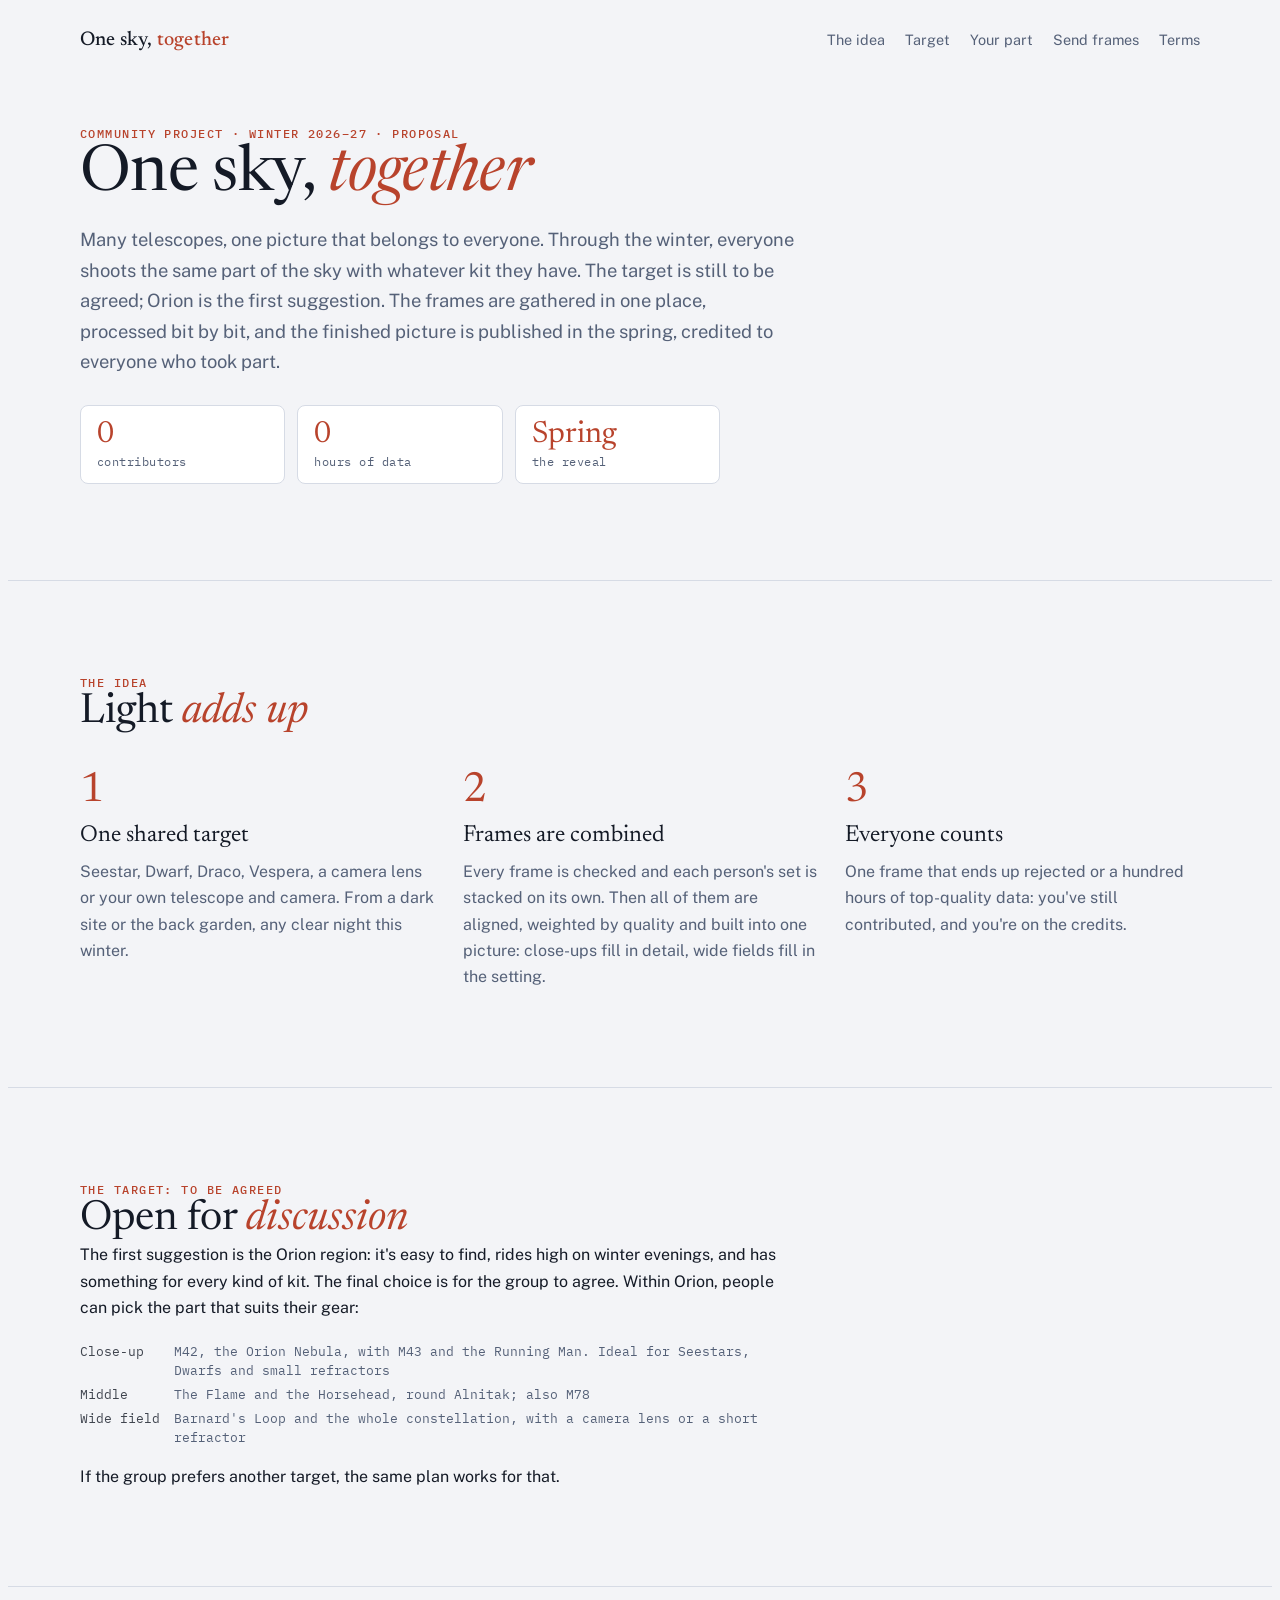
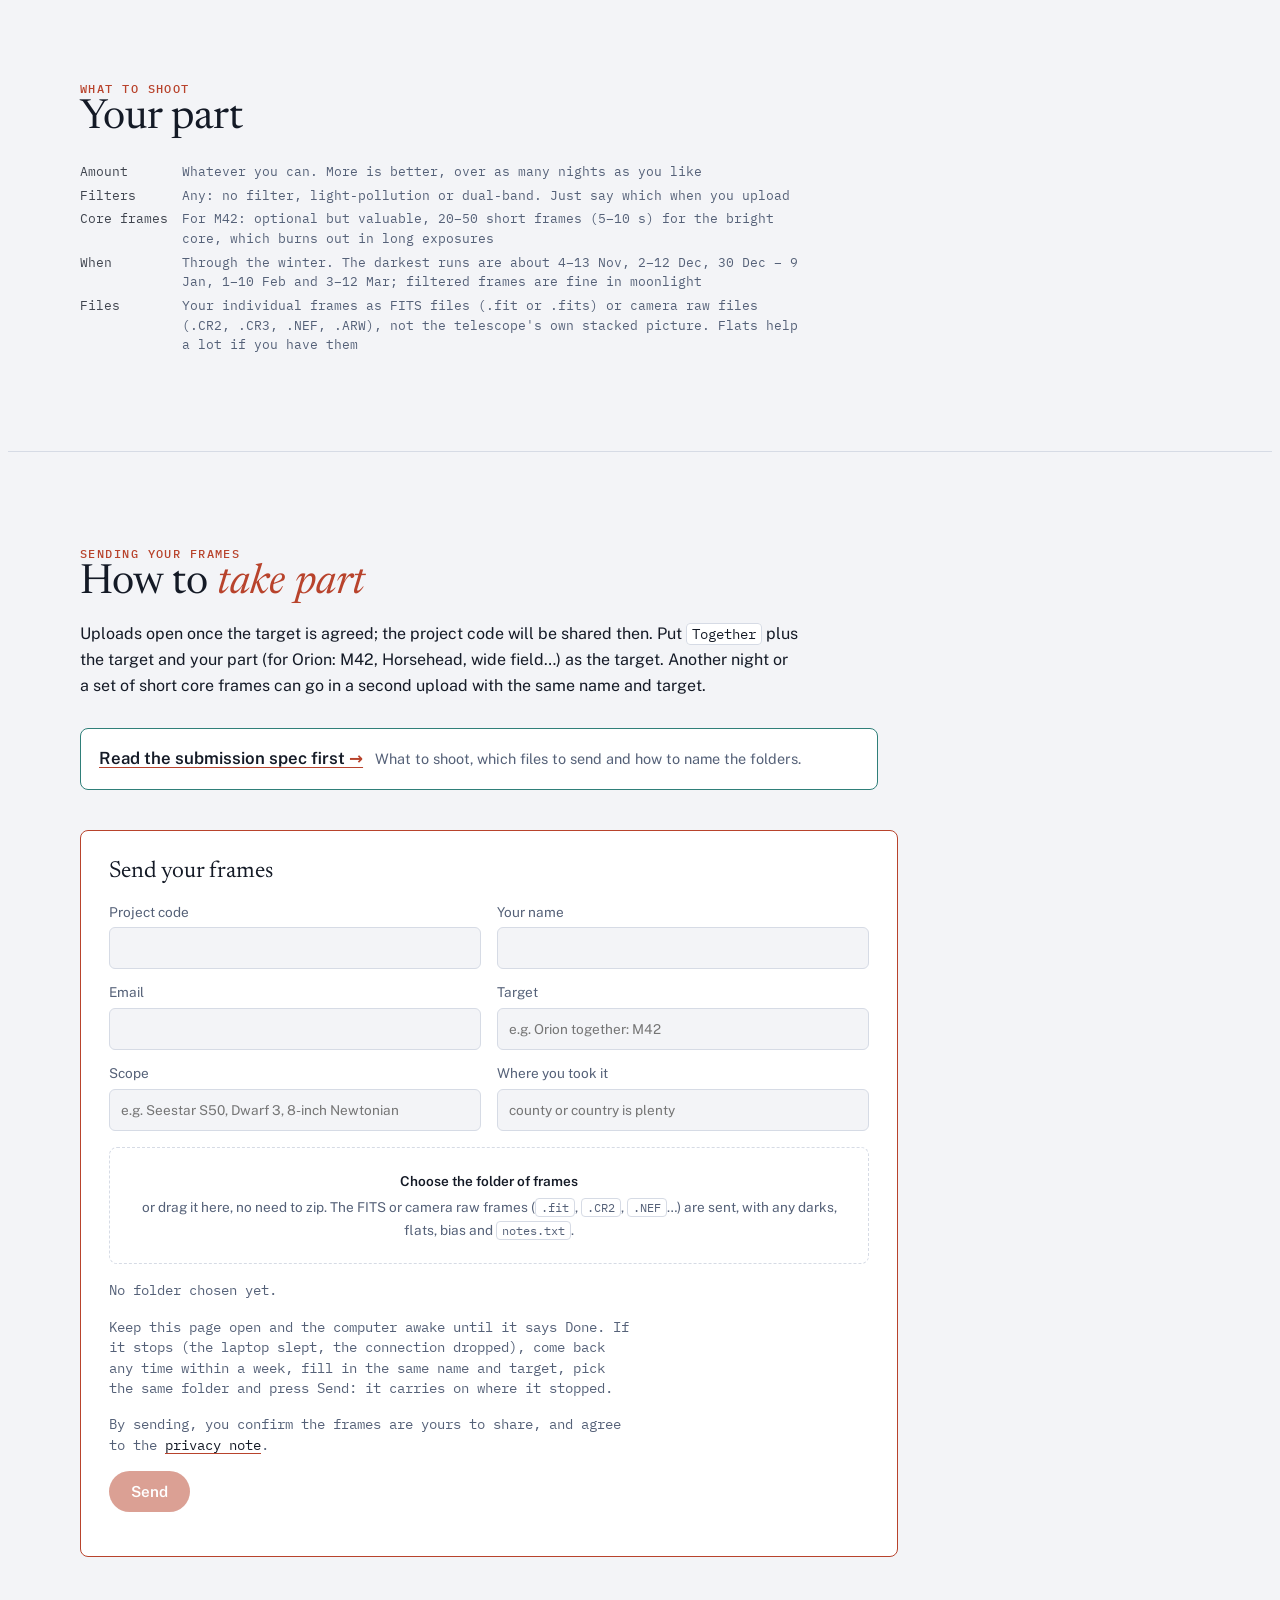
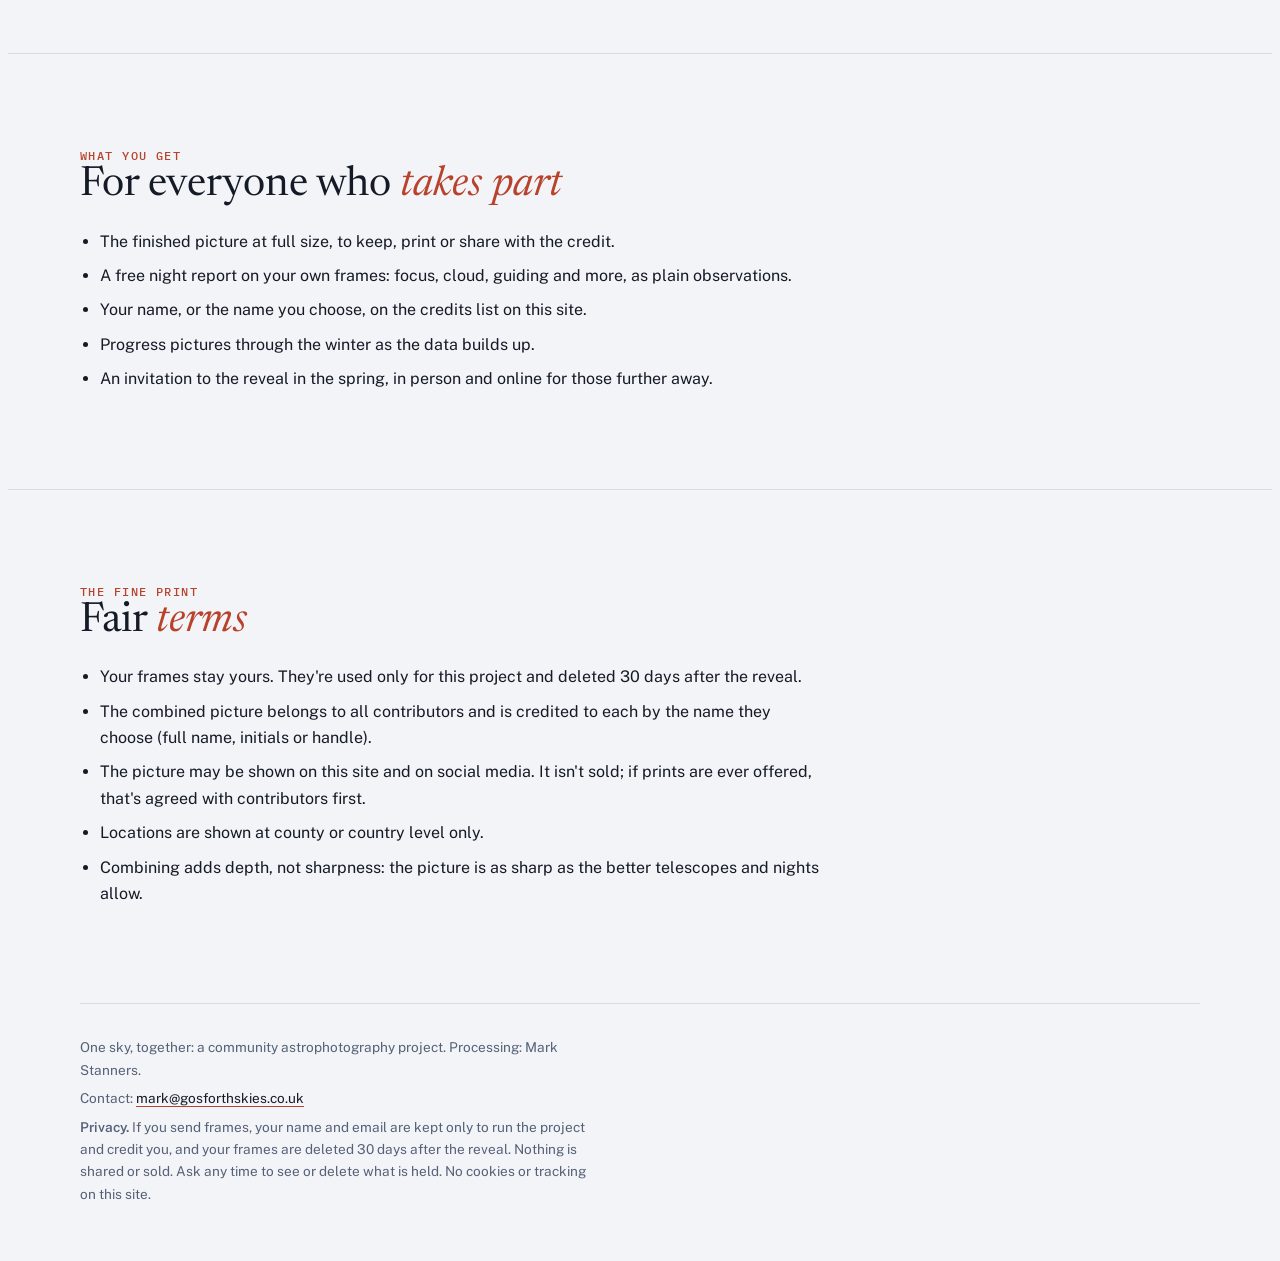
==== commit e23b0985: "Submission spec page at /spec, 'Read the spec first' link above the upload box; upload box takes cam" ====
--- a/index.html
+++ b/index.html
@@ -146,6 +146,34 @@
 @media (max-width: 480px) { .tally { gap: 8px; } .tally div { padding: 10px; } .tally b { font-size: 1.35rem; white-space: nowrap; } .tally span { font-size: 0.68rem; } }
 ul.plain { margin: 20px 0 0; padding-left: 20px; display: grid; gap: 8px; max-width: 720px; color: var(--ink); }
 .note { margin-top: 18px; font-size: 0.88rem; color: var(--dim); }
+
+/* submission spec page (spec.html, built from spec_body.html) */
+.doc > * + * { margin-top: 16px; }
+.doc > h2 { margin-top: 10px; }
+.doc > h3 { margin-top: 32px; }
+.mono { font-family: var(--font-data); font-size: 0.9em; }
+.tbl { margin-top: 24px; overflow-x: auto; max-width: 880px; border: 1px solid var(--rule); border-radius: 8px; background: var(--deep); }
+.tbl table { width: 100%; border-collapse: collapse; font-size: 0.93rem; line-height: 1.5; }
+.tbl th, .tbl td { text-align: left; vertical-align: top; padding: 11px 14px; border-top: 1px solid var(--rule); }
+.tbl thead th { border-top: 0; font: 500 0.72rem/1.3 var(--font-data); letter-spacing: 0.1em; text-transform: uppercase; color: var(--ha); background: var(--sky); }
+.tbl tbody th { font-weight: 600; white-space: nowrap; color: var(--ink); }
+.tbl td { color: var(--ink); }
+.tbl table.split td { width: 50%; }
+.tbl table.split td + td { color: var(--dim); }
+.tbl table.wide { min-width: 640px; }
+.tbl table.wide tbody th { white-space: normal; width: 22%; }
+@media (max-width: 560px) { .tbl tbody th { white-space: normal; } .tbl th, .tbl td { padding: 9px 10px; } }
+ol.plain { margin: 20px 0 0; padding-left: 22px; display: grid; gap: 8px; max-width: 720px; }
+.pattern code { font-size: 1rem; padding: 6px 10px; }
+.uplink { padding: 14px 16px; border: 1px solid var(--ha); border-radius: 8px; background: var(--deep); max-width: 720px; }
+.faq { margin: 20px 0 0; display: grid; gap: 6px; max-width: 720px; }
+.faq dt { font-weight: 600; margin-top: 12px; }
+.faq dd { margin: 0; color: var(--dim); }
+/* "read the spec first" link above the upload box */
+.specfirst { display: flex; align-items: center; gap: 12px; flex-wrap: wrap; margin-top: 28px; max-width: 760px; padding: 16px 18px; border-radius: 8px; background: var(--deep); border: 1px solid var(--oiii); }
+.specfirst a { font-weight: 600; font-size: 1.05rem; }
+.specfirst a::after { content: " \2192"; color: var(--ha); }
+.specfirst span { color: var(--dim); font-size: 0.9rem; }
 </style>
 </head>
 <body>
@@ -215,7 +243,7 @@
       <dt>Filters</dt><dd>Any: no filter, light-pollution or dual-band. Just say which when you upload</dd>
       <dt>Core frames</dt><dd>For M42: optional but valuable, 20–50 short frames (5–10 s) for the bright core, which burns out in long exposures</dd>
       <dt>When</dt><dd>Through the winter. The darkest runs are about 4–13 Nov, 2–12 Dec, 30 Dec – 9 Jan, 1–10 Feb and 3–12 Mar; filtered frames are fine in moonlight</dd>
-      <dt>Files</dt><dd>Your individual frames as FITS files (.fit or .fits), not the telescope's own stacked picture. Flats help a lot if you have them</dd>
+      <dt>Files</dt><dd>Your individual frames as FITS files (.fit or .fits) or camera raw files (.CR2, .CR3, .NEF, .ARW), not the telescope's own stacked picture. Flats help a lot if you have them</dd>
     </dl>
   </div>
 </section>
@@ -225,6 +253,7 @@
     <p class="eyebrow">Sending your frames</p>
     <h2>How to <em>take part</em></h2>
     <p style="max-width:720px; margin-top:14px">Uploads open once the target is agreed; the project code will be shared then. Put <code>Together</code> plus the target and your part (for Orion: M42, Horsehead, wide field…) as the target. Another night or a set of short core frames can go in a second upload with the same name and target.</p>
+    <p class="specfirst"><a href="spec">Read the submission spec first</a><span>What to shoot, which files to send and how to name the folders.</span></p>
     <form class="send" id="send" novalidate>
       <h3 id="upload">Send your frames</h3>
       <div class="fields">
@@ -237,7 +266,7 @@
       </div>
       <label class="drop" id="drop">
         <b>Choose the folder of frames</b>
-        <span>or drag it here. Only the <code>.fit</code> frames are sent, with any darks, flats and bias.</span>
+        <span>or drag it here, no need to zip. The FITS or camera raw frames (<code>.fit</code>, <code>.CR2</code>, <code>.NEF</code>…) are sent, with any darks, flats, bias and <code>notes.txt</code>.</span>
         <input type="file" id="folder" webkitdirectory multiple hidden>
       </label>
       <p class="sendmsg" id="picked">No folder chosen yet.</p>
@@ -299,11 +328,14 @@
   const gb = (n) => (n / 1e9).toFixed(2) + ' GB';
   const say = (t, err) => { status.textContent = t; status.classList.toggle('err', !!err); };
   function choose(list) {
-    const fits = list.filter((f) => /\.(fit|fits|fts|xisf)$/i.test(f.name));
+    // FITS frames, DSLR / mirrorless raw files, and small text notes (the spec asks for a notes.txt per session)
+    const fits = list.filter((f) => /\.(fit|fits|fts|xisf|cr2|cr3|nef|arw)$/i.test(f.name));
+    const notes = list.filter((f) => /\.txt$/i.test(f.name) && f.size <= 1e6);
     // named frames (Seestar, NINA, ASIAIR...): send the lights and their calibration frames, skip anything else
     // (on a Seestar that skips the app's stacked result); a folder of unnamed frames goes as it is
     const named = fits.filter((f) => /^(light|dark|flat|bias|offset|darkflat|flatdark)/i.test(f.name));
-    files = fits.some((f) => /^light/i.test(f.name)) ? named : fits;
+    const frames = fits.some((f) => /^light/i.test(f.name)) ? named : fits;
+    files = frames.length ? [...frames, ...notes] : [];
     // frames are stored by name, so two files with the same name in different subfolders (NINA's per-filter flats:
     // Flats/Ha/Flat_0001.fits and Flats/OIII/Flat_0001.fits) would overwrite each other: those get their subfolders
     // added to the name. Unique names go as they are, so a restarted upload still recognises what already arrived.
@@ -316,9 +348,10 @@
     const big = files.filter((f) => f.size > MAX);
     files = files.filter((f) => f.size <= MAX);
     const total = files.reduce((t, f) => t + f.size, 0);
-    picked.textContent = files.length ? `${files.length} frames, ${gb(total)}` + (big.length ? ` (${big.length} over 2 GB, skipped: email the project about those)` : '')
+    const nNotes = files.filter((f) => /\.txt$/i.test(f.name)).length, nFrames = files.length - nNotes;
+    picked.textContent = files.length ? `${nFrames} frames` + (nNotes ? ` + ${nNotes} notes file${nNotes > 1 ? 's' : ''}` : '') + `, ${gb(total)}` + (big.length ? ` (${big.length} over 2 GB, skipped: email the project about those)` : '')
                        : big.length ? 'These frames are over 2 GB each, too big for the upload box. Email the project and another way will be sorted.'
-                                    : 'No .fit frames found in that folder.';
+                                    : 'No frames found in that folder (FITS or camera raw: .fit, .fits, .CR2, .CR3, .NEF, .ARW). A zip won\'t work: choose the folder itself.';
     go.disabled = !files.length;
   }
   pick.addEventListener('change', () => choose([...pick.files]));
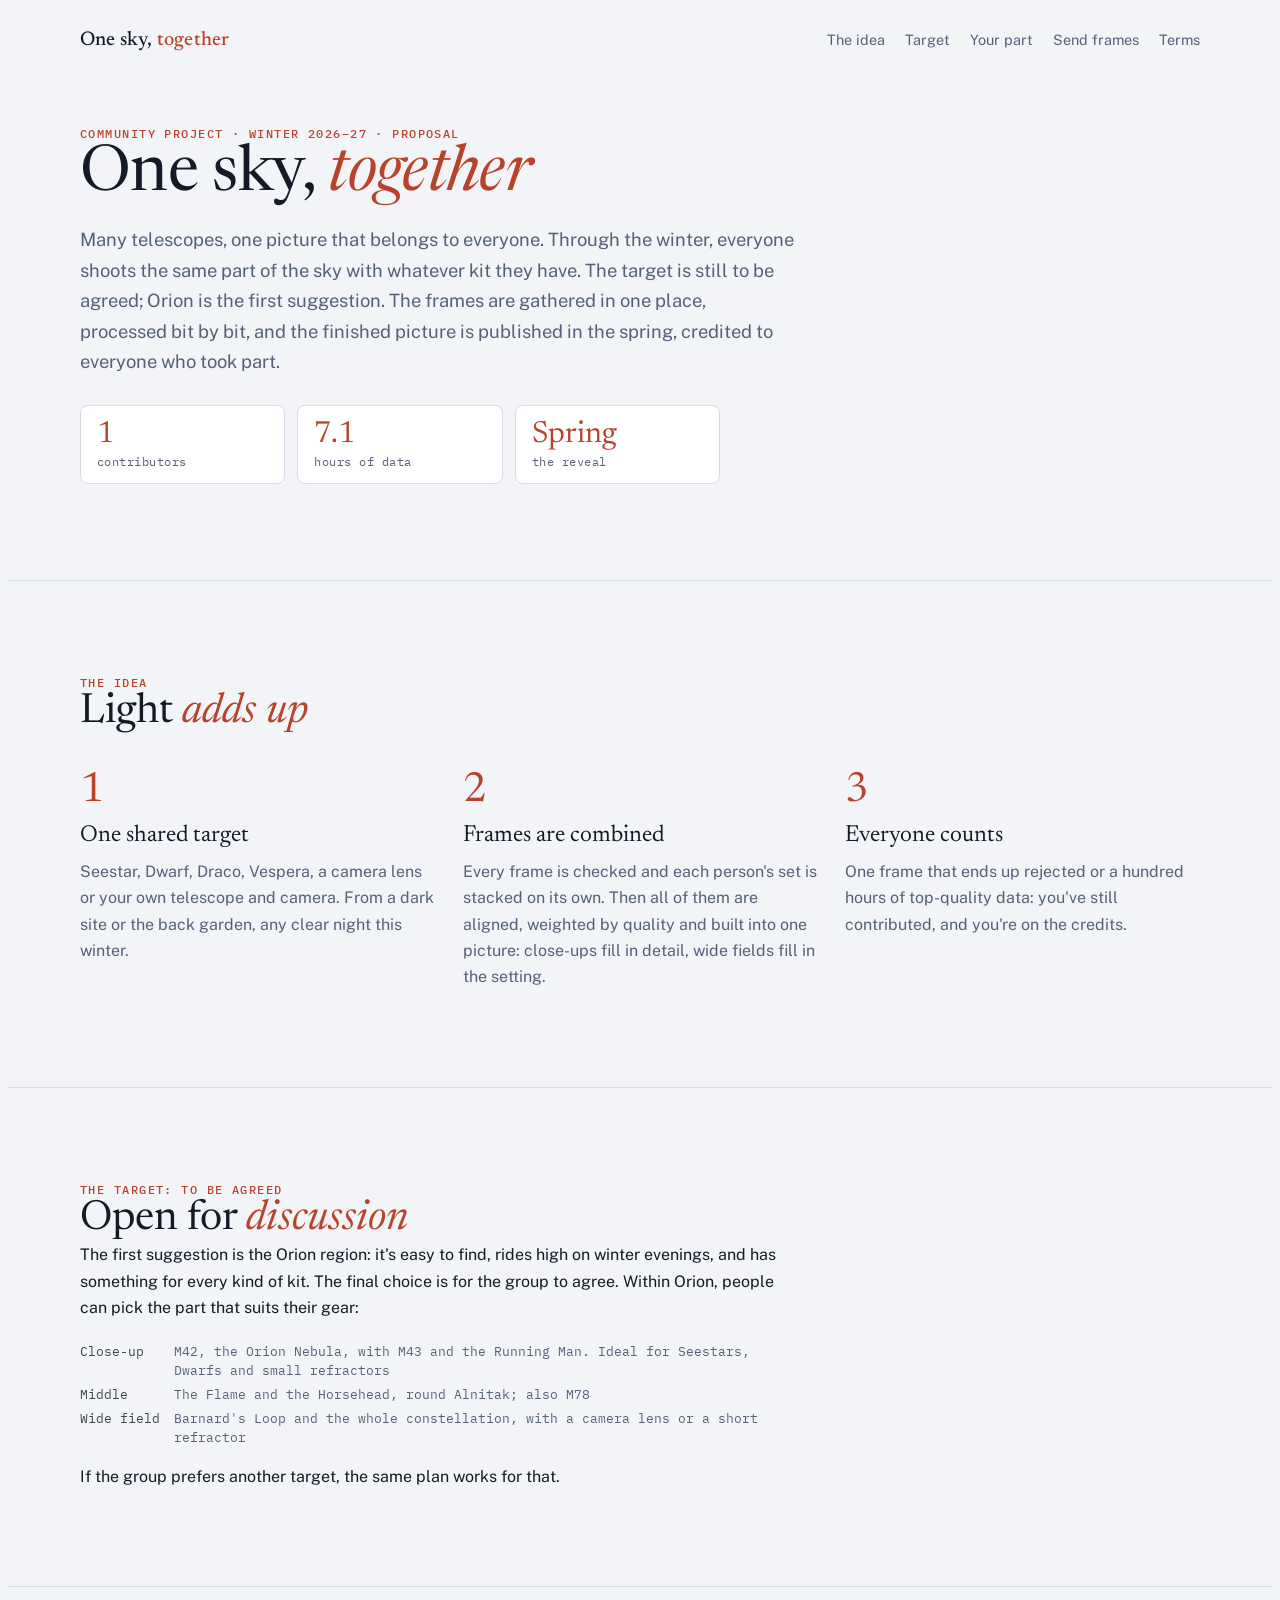
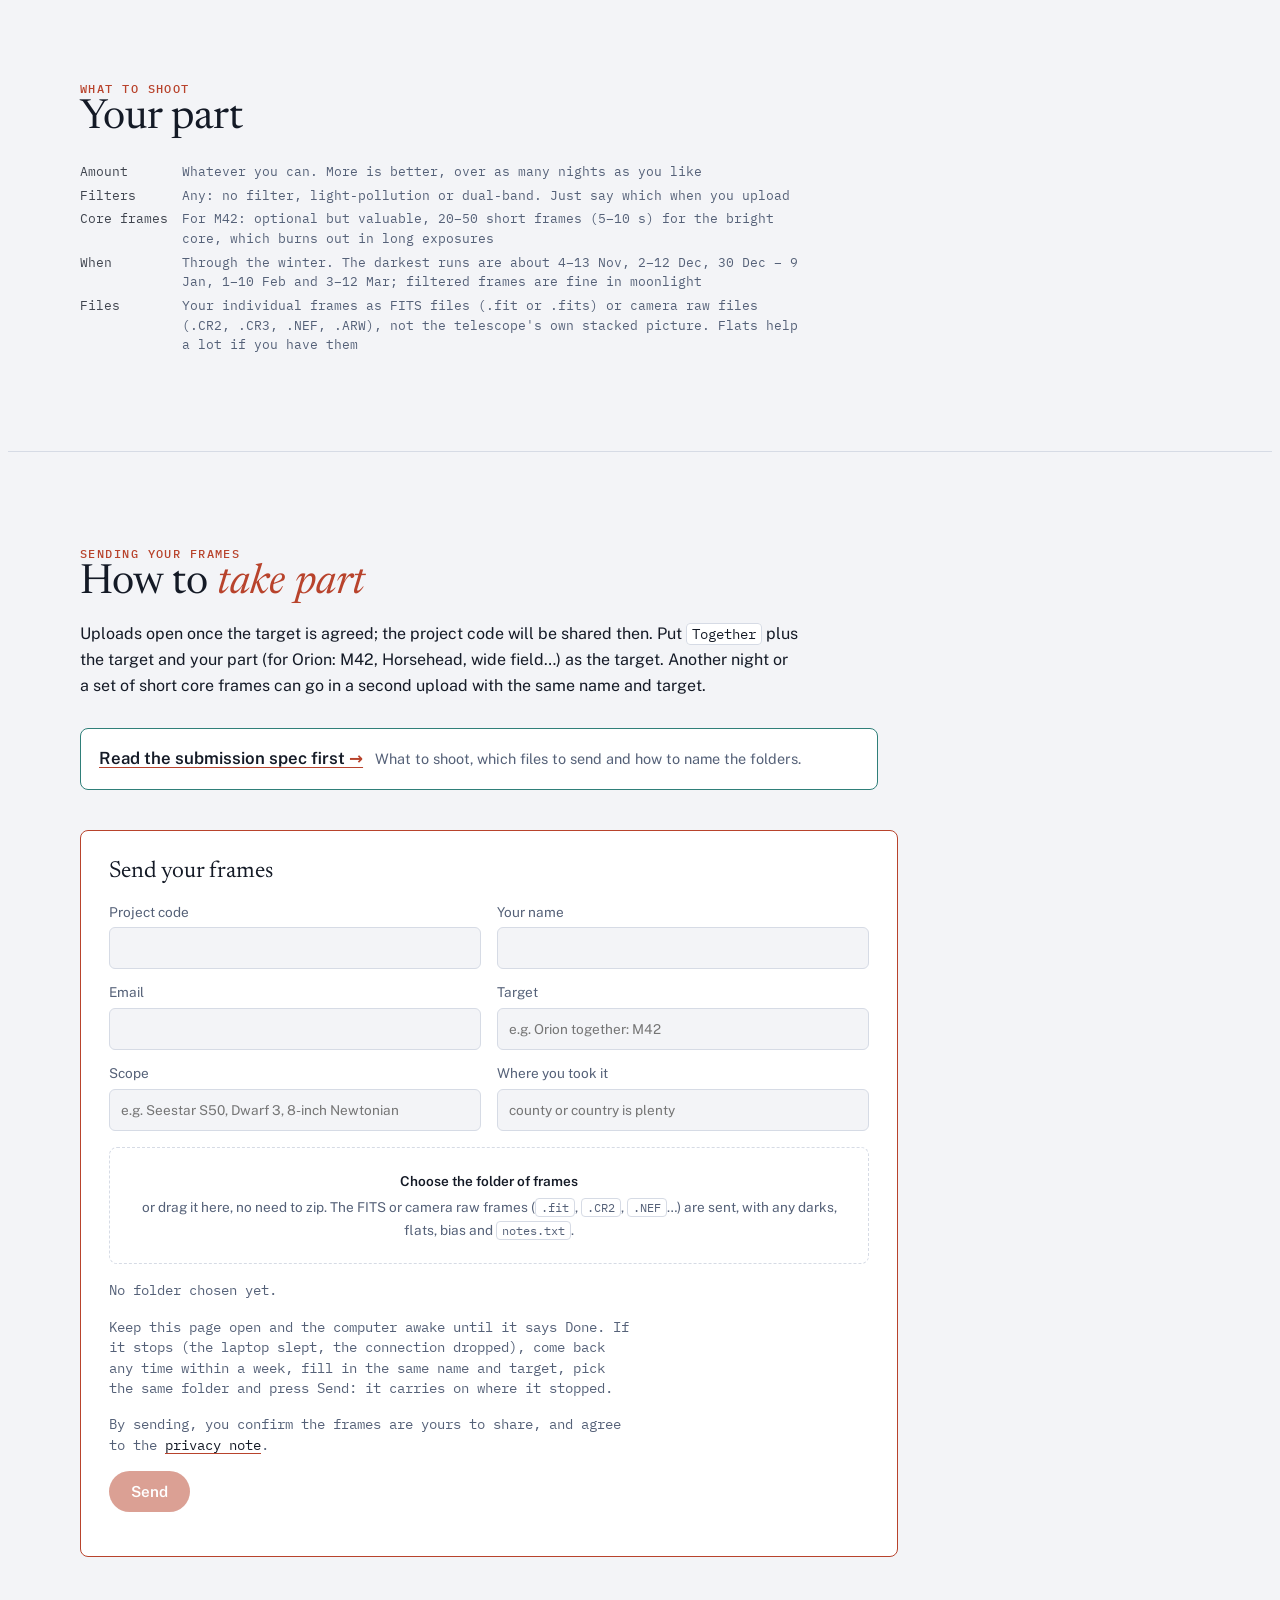
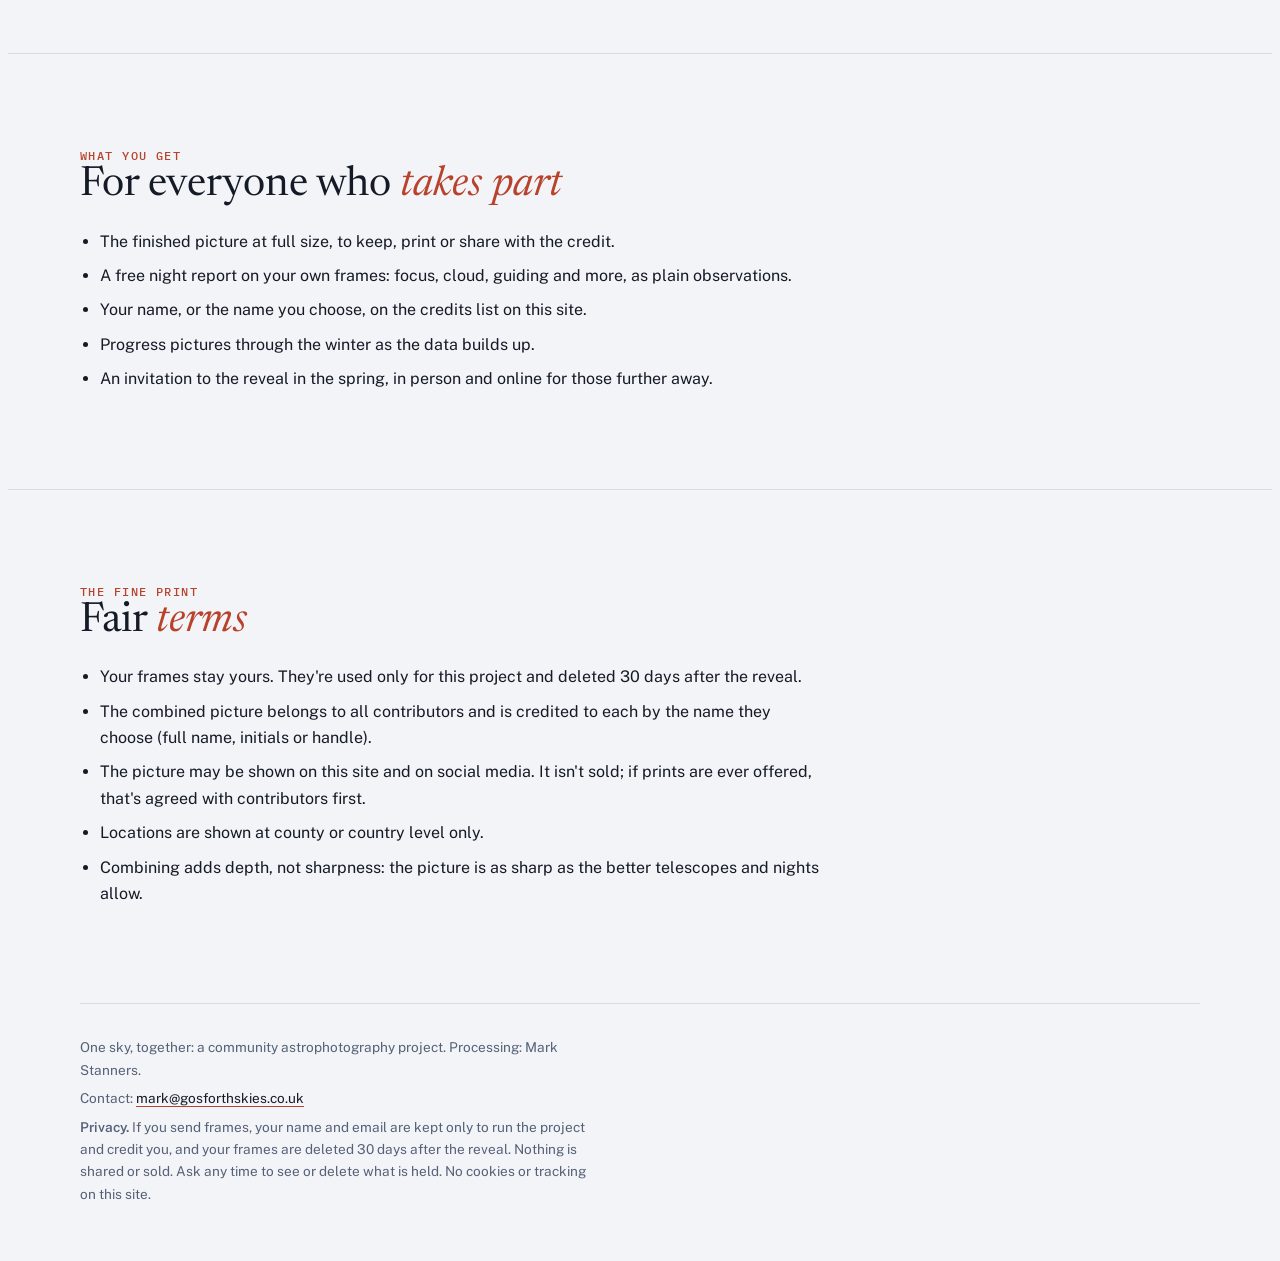
==== commit 6aca3553: "Tally: first contribution, Gordon's M42 (7.1 h, three October nights) Co-Authored-By: Claude Fable 5" ====
--- a/index.html
+++ b/index.html
@@ -192,8 +192,8 @@
     <h1>One sky, <em>together</em></h1>
     <p class="lede" style="margin-top:14px">Many telescopes, one picture that belongs to everyone. Through the winter, everyone shoots the same part of the sky with whatever kit they have. The target is still to be agreed; Orion is the first suggestion. The frames are gathered in one place, processed bit by bit, and the finished picture is published in the spring, credited to everyone who took part.</p>
     <div class="tally" aria-label="Progress so far">
-      <div><b>0</b><span>contributors</span></div>
-      <div><b>0</b><span>hours of data</span></div>
+      <div><b>1</b><span>contributors</span></div>
+      <div><b>7.1</b><span>hours of data</span></div>
       <div><b>Spring</b><span>the reveal</span></div>
     </div>
   </div>
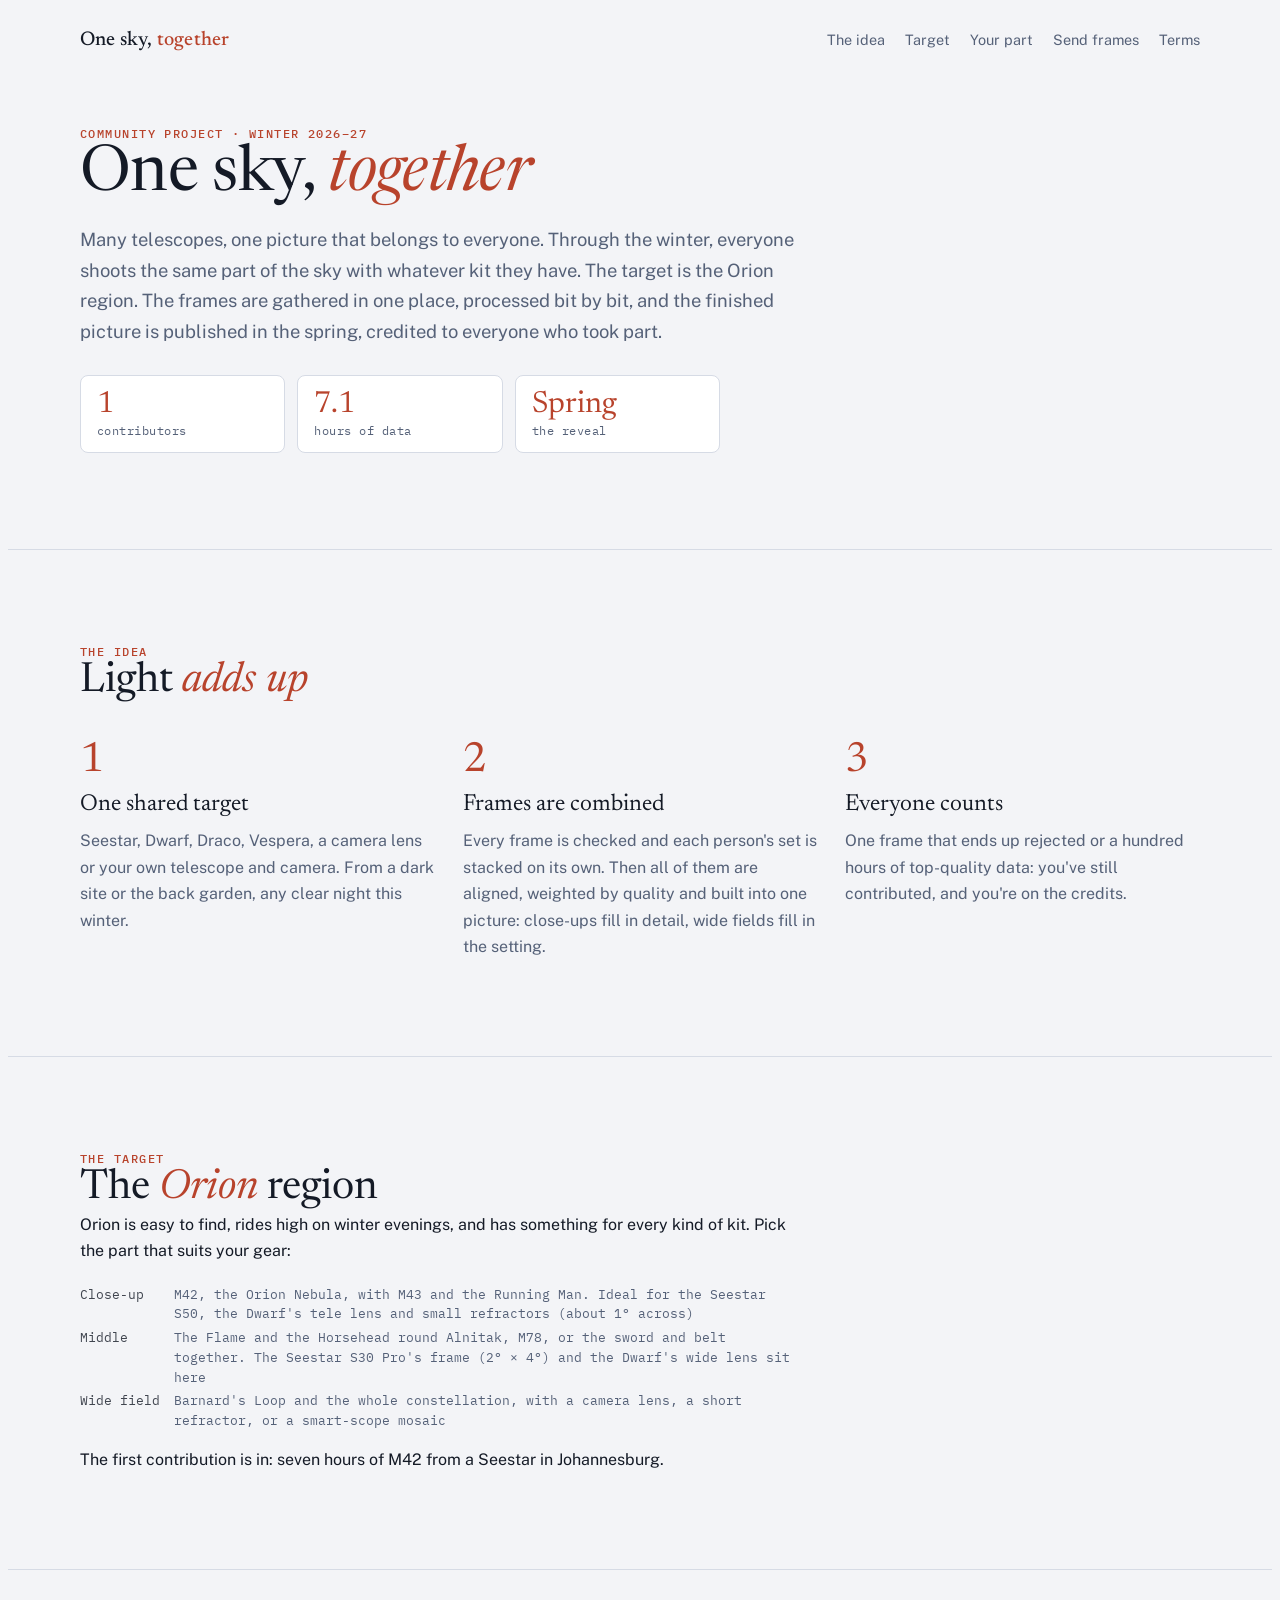
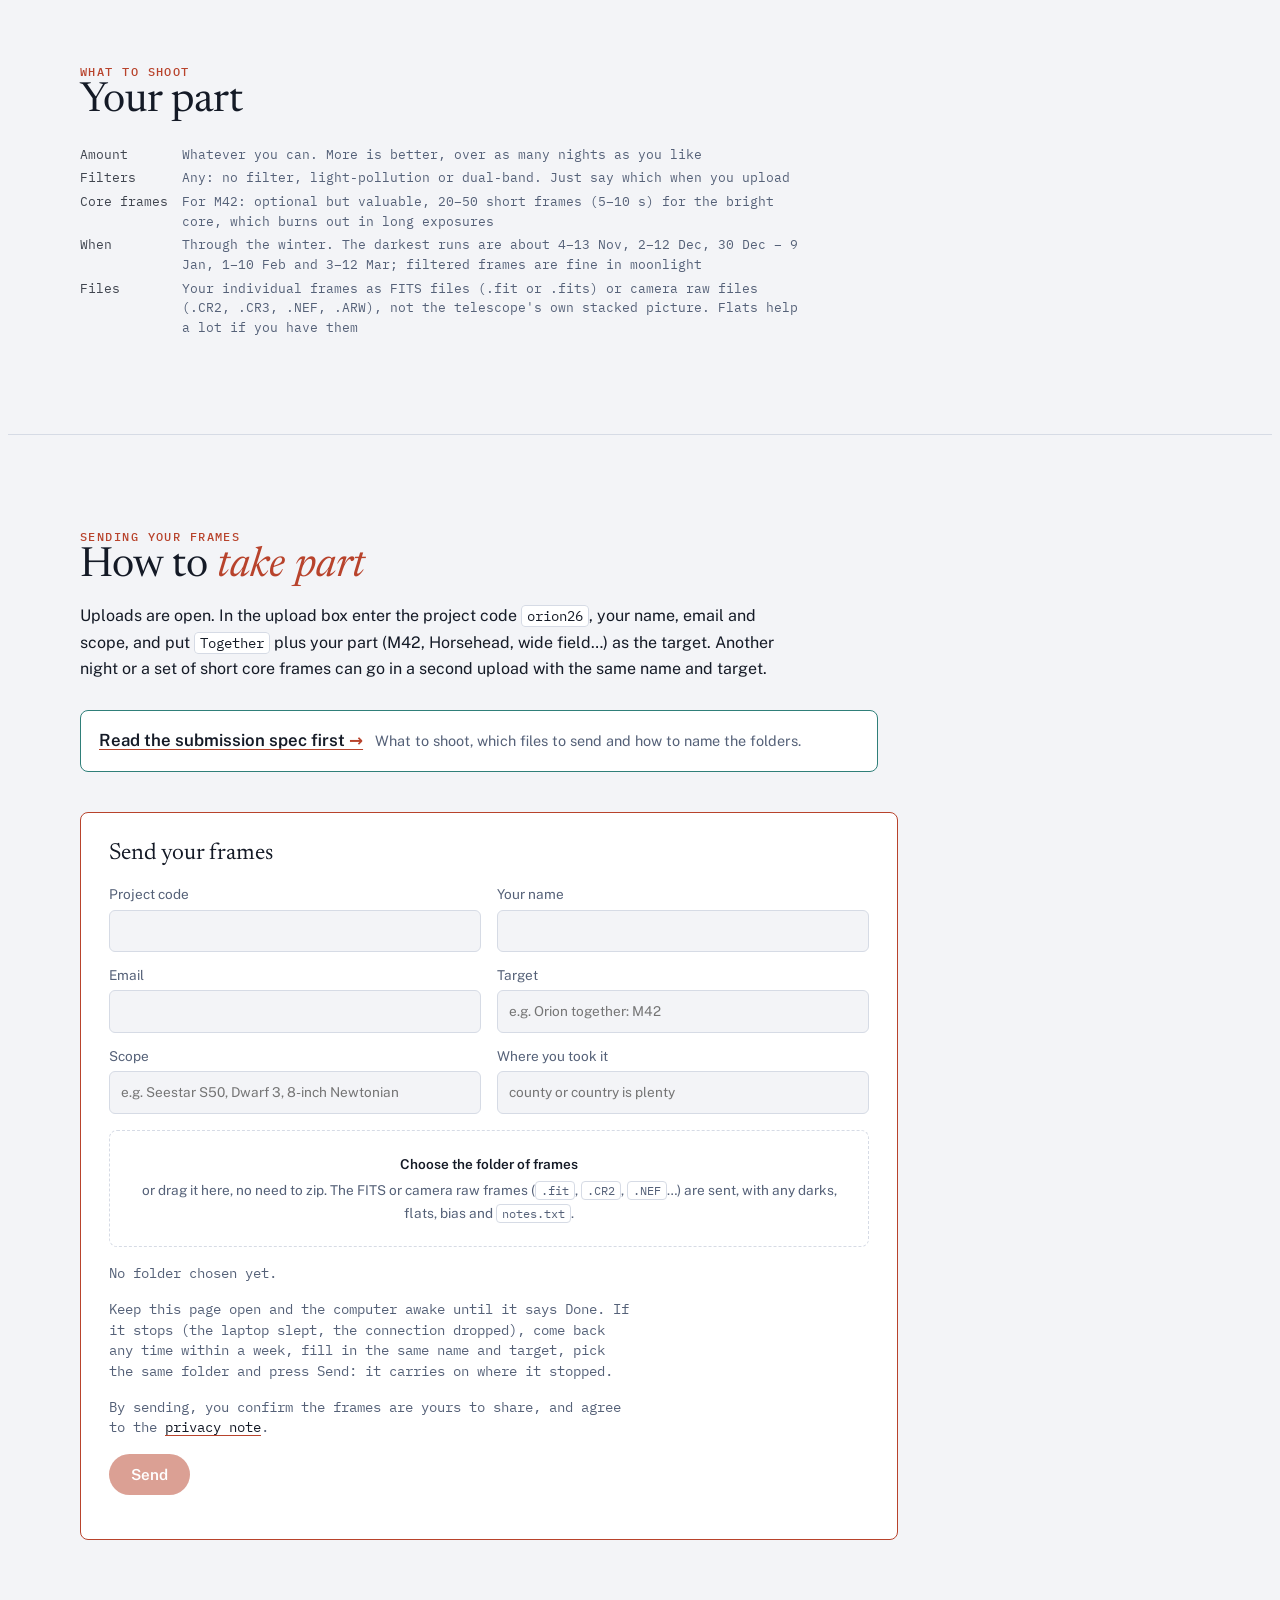
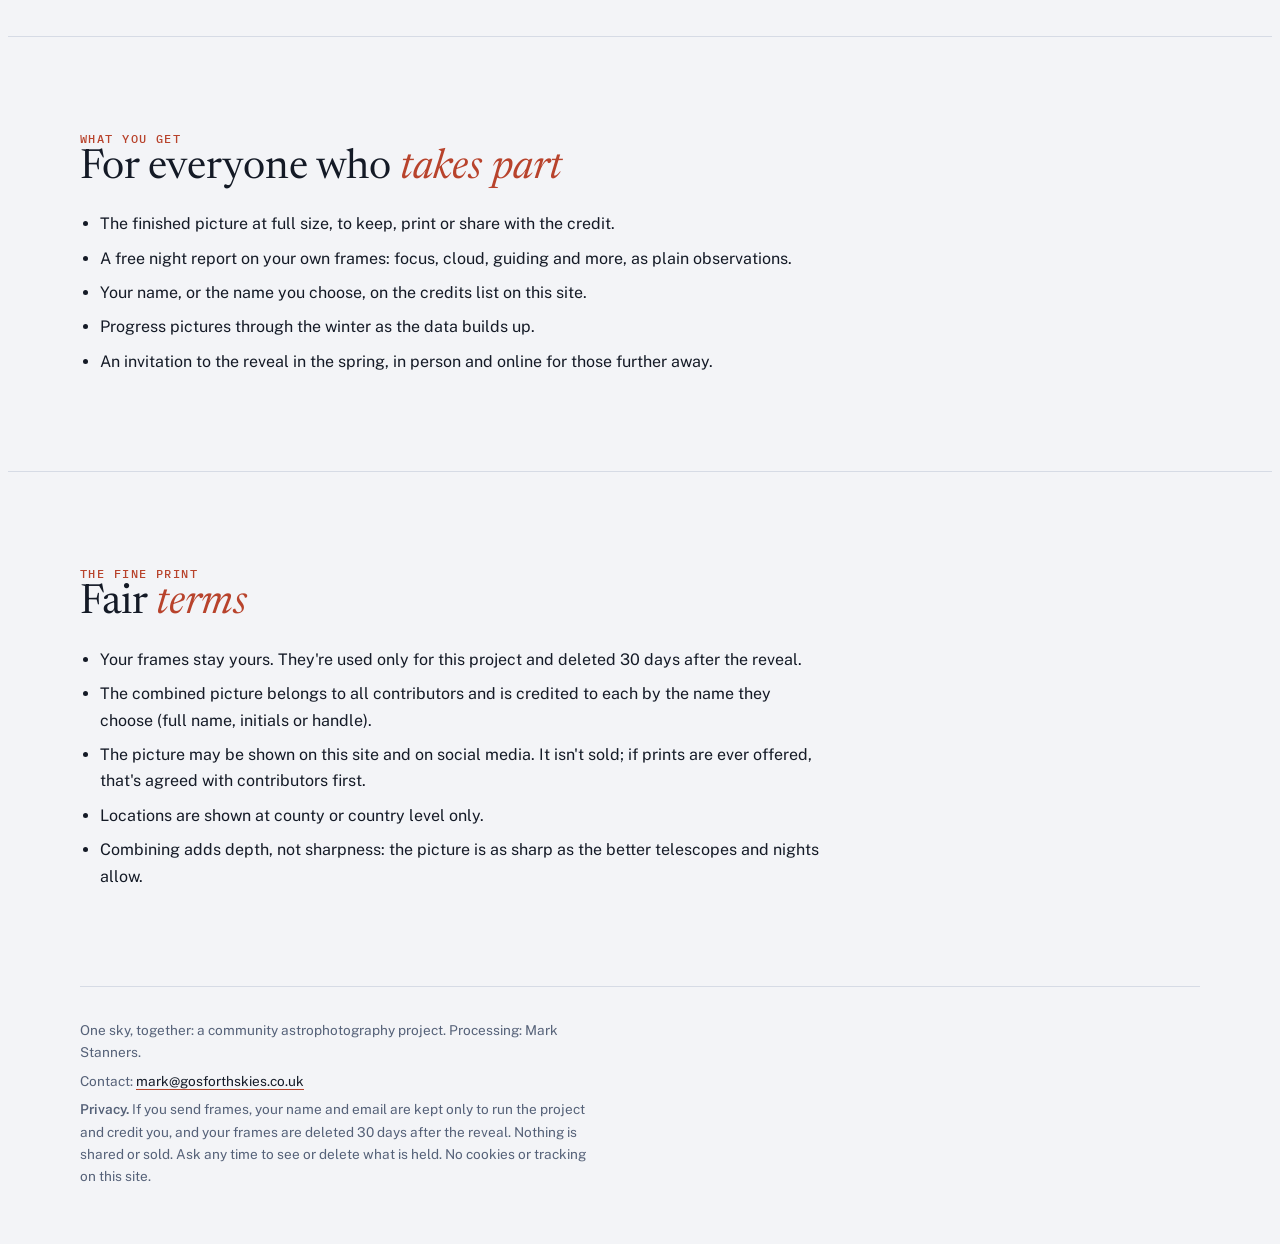
==== commit 89d1e216: "Target agreed: Orion. Uploads open with project code orion26; field-of-view brackets by scope (S50 c" ====
--- a/index.html
+++ b/index.html
@@ -188,9 +188,9 @@
 
 <section id="top" style="border-top:0; padding-top:clamp(24px, 5vw, 56px)">
   <div class="wrap">
-    <p class="eyebrow">Community project · winter 2026–27 · proposal</p>
+    <p class="eyebrow">Community project · winter 2026–27</p>
     <h1>One sky, <em>together</em></h1>
-    <p class="lede" style="margin-top:14px">Many telescopes, one picture that belongs to everyone. Through the winter, everyone shoots the same part of the sky with whatever kit they have. The target is still to be agreed; Orion is the first suggestion. The frames are gathered in one place, processed bit by bit, and the finished picture is published in the spring, credited to everyone who took part.</p>
+    <p class="lede" style="margin-top:14px">Many telescopes, one picture that belongs to everyone. Through the winter, everyone shoots the same part of the sky with whatever kit they have. The target is the Orion region. The frames are gathered in one place, processed bit by bit, and the finished picture is published in the spring, credited to everyone who took part.</p>
     <div class="tally" aria-label="Progress so far">
       <div><b>1</b><span>contributors</span></div>
       <div><b>7.1</b><span>hours of data</span></div>
@@ -222,15 +222,15 @@
 
 <section id="target">
   <div class="wrap">
-    <p class="eyebrow">The target: to be agreed</p>
-    <h2>Open for <em>discussion</em></h2>
-    <p style="max-width:720px">The first suggestion is the Orion region: it's easy to find, rides high on winter evenings, and has something for every kind of kit. The final choice is for the group to agree. Within Orion, people can pick the part that suits their gear:</p>
+    <p class="eyebrow">The target</p>
+    <h2>The <em>Orion</em> region</h2>
+    <p style="max-width:720px">Orion is easy to find, rides high on winter evenings, and has something for every kind of kit. Pick the part that suits your gear:</p>
     <dl class="log" style="max-width:720px; margin-top:20px">
-      <dt>Close-up</dt><dd>M42, the Orion Nebula, with M43 and the Running Man. Ideal for Seestars, Dwarfs and small refractors</dd>
-      <dt>Middle</dt><dd>The Flame and the Horsehead, round Alnitak; also M78</dd>
-      <dt>Wide field</dt><dd>Barnard's Loop and the whole constellation, with a camera lens or a short refractor</dd>
+      <dt>Close-up</dt><dd>M42, the Orion Nebula, with M43 and the Running Man. Ideal for the Seestar S50, the Dwarf's tele lens and small refractors (about 1° across)</dd>
+      <dt>Middle</dt><dd>The Flame and the Horsehead round Alnitak, M78, or the sword and belt together. The Seestar S30 Pro's frame (2° × 4°) and the Dwarf's wide lens sit here</dd>
+      <dt>Wide field</dt><dd>Barnard's Loop and the whole constellation, with a camera lens, a short refractor, or a smart-scope mosaic</dd>
     </dl>
-    <p style="max-width:720px; margin-top:16px">If the group prefers another target, the same plan works for that.</p>
+    <p style="max-width:720px; margin-top:16px">The first contribution is in: seven hours of M42 from a Seestar in Johannesburg.</p>
   </div>
 </section>
 
@@ -252,7 +252,7 @@
   <div class="wrap">
     <p class="eyebrow">Sending your frames</p>
     <h2>How to <em>take part</em></h2>
-    <p style="max-width:720px; margin-top:14px">Uploads open once the target is agreed; the project code will be shared then. Put <code>Together</code> plus the target and your part (for Orion: M42, Horsehead, wide field…) as the target. Another night or a set of short core frames can go in a second upload with the same name and target.</p>
+    <p style="max-width:720px; margin-top:14px">Uploads are open. In the upload box enter the project code <code>orion26</code>, your name, email and scope, and put <code>Together</code> plus your part (M42, Horsehead, wide field…) as the target. Another night or a set of short core frames can go in a second upload with the same name and target.</p>
     <p class="specfirst"><a href="spec">Read the submission spec first</a><span>What to shoot, which files to send and how to name the folders.</span></p>
     <form class="send" id="send" novalidate>
       <h3 id="upload">Send your frames</h3>
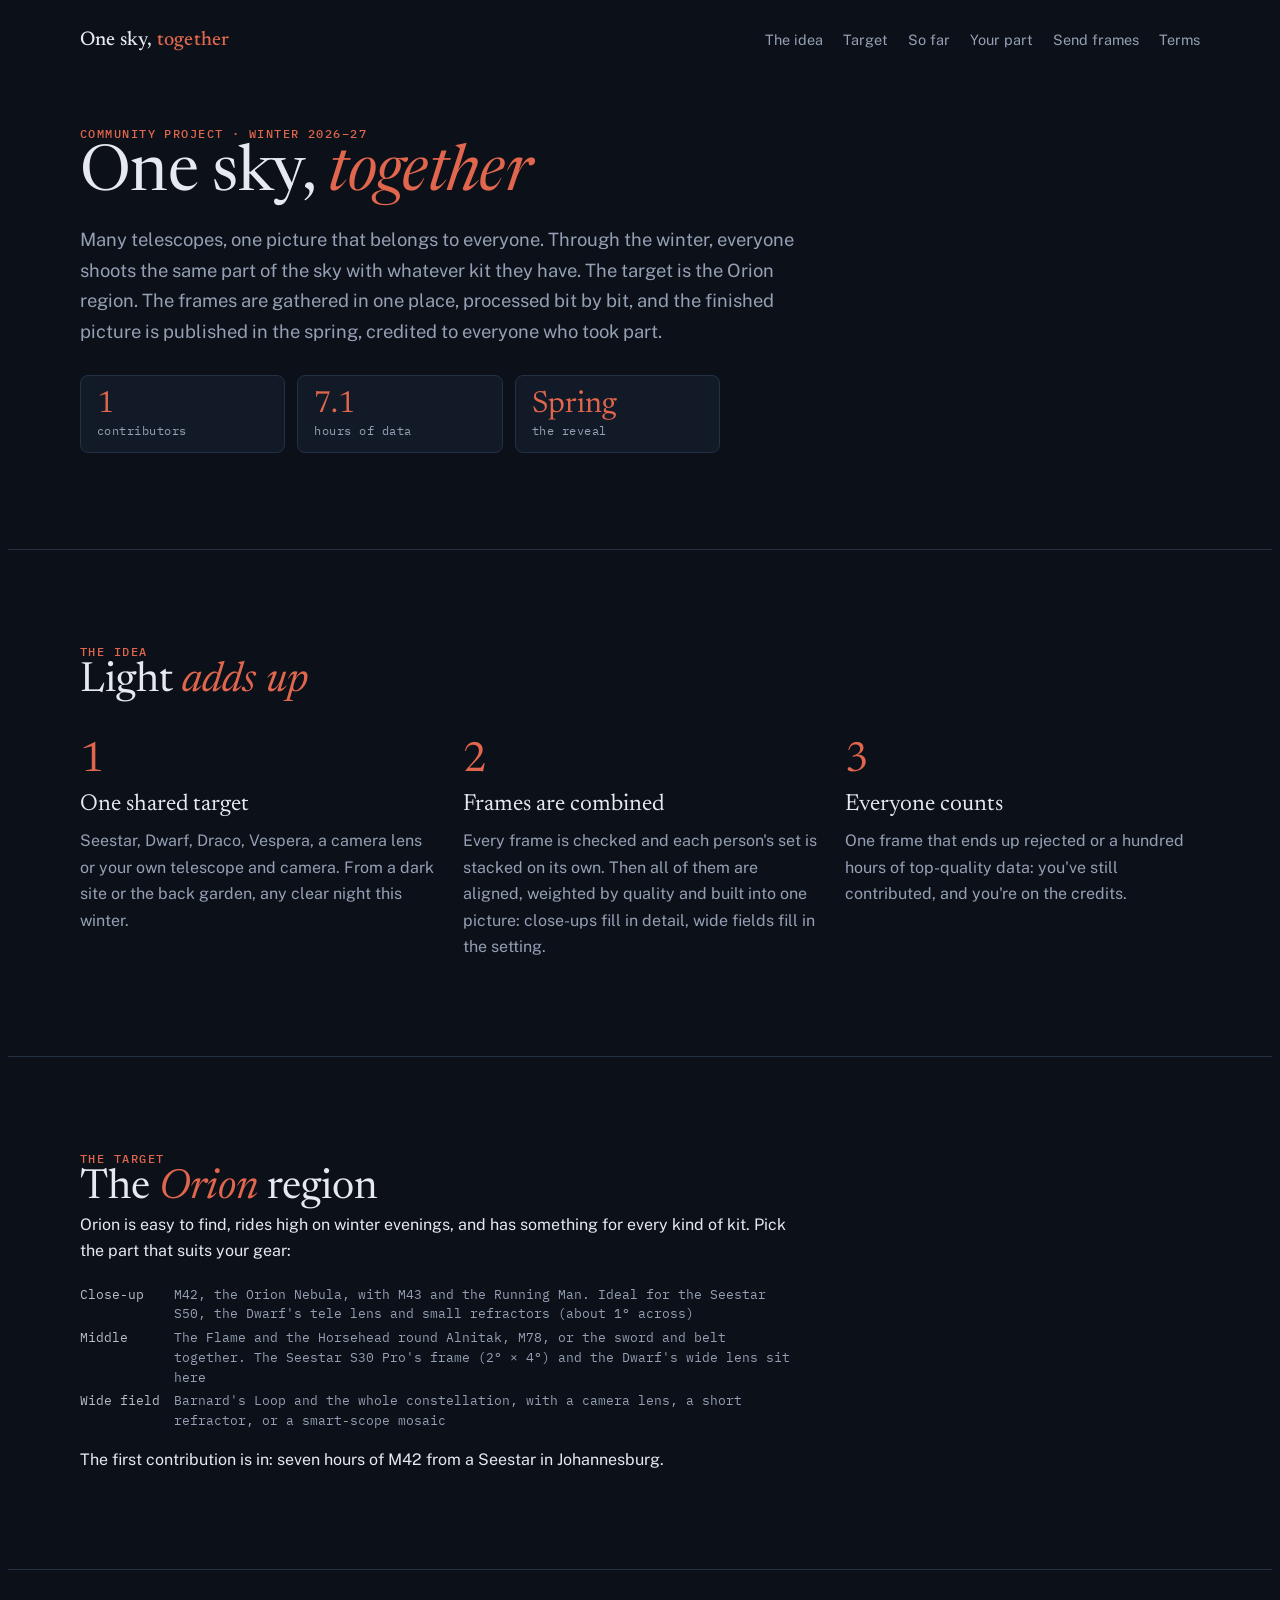
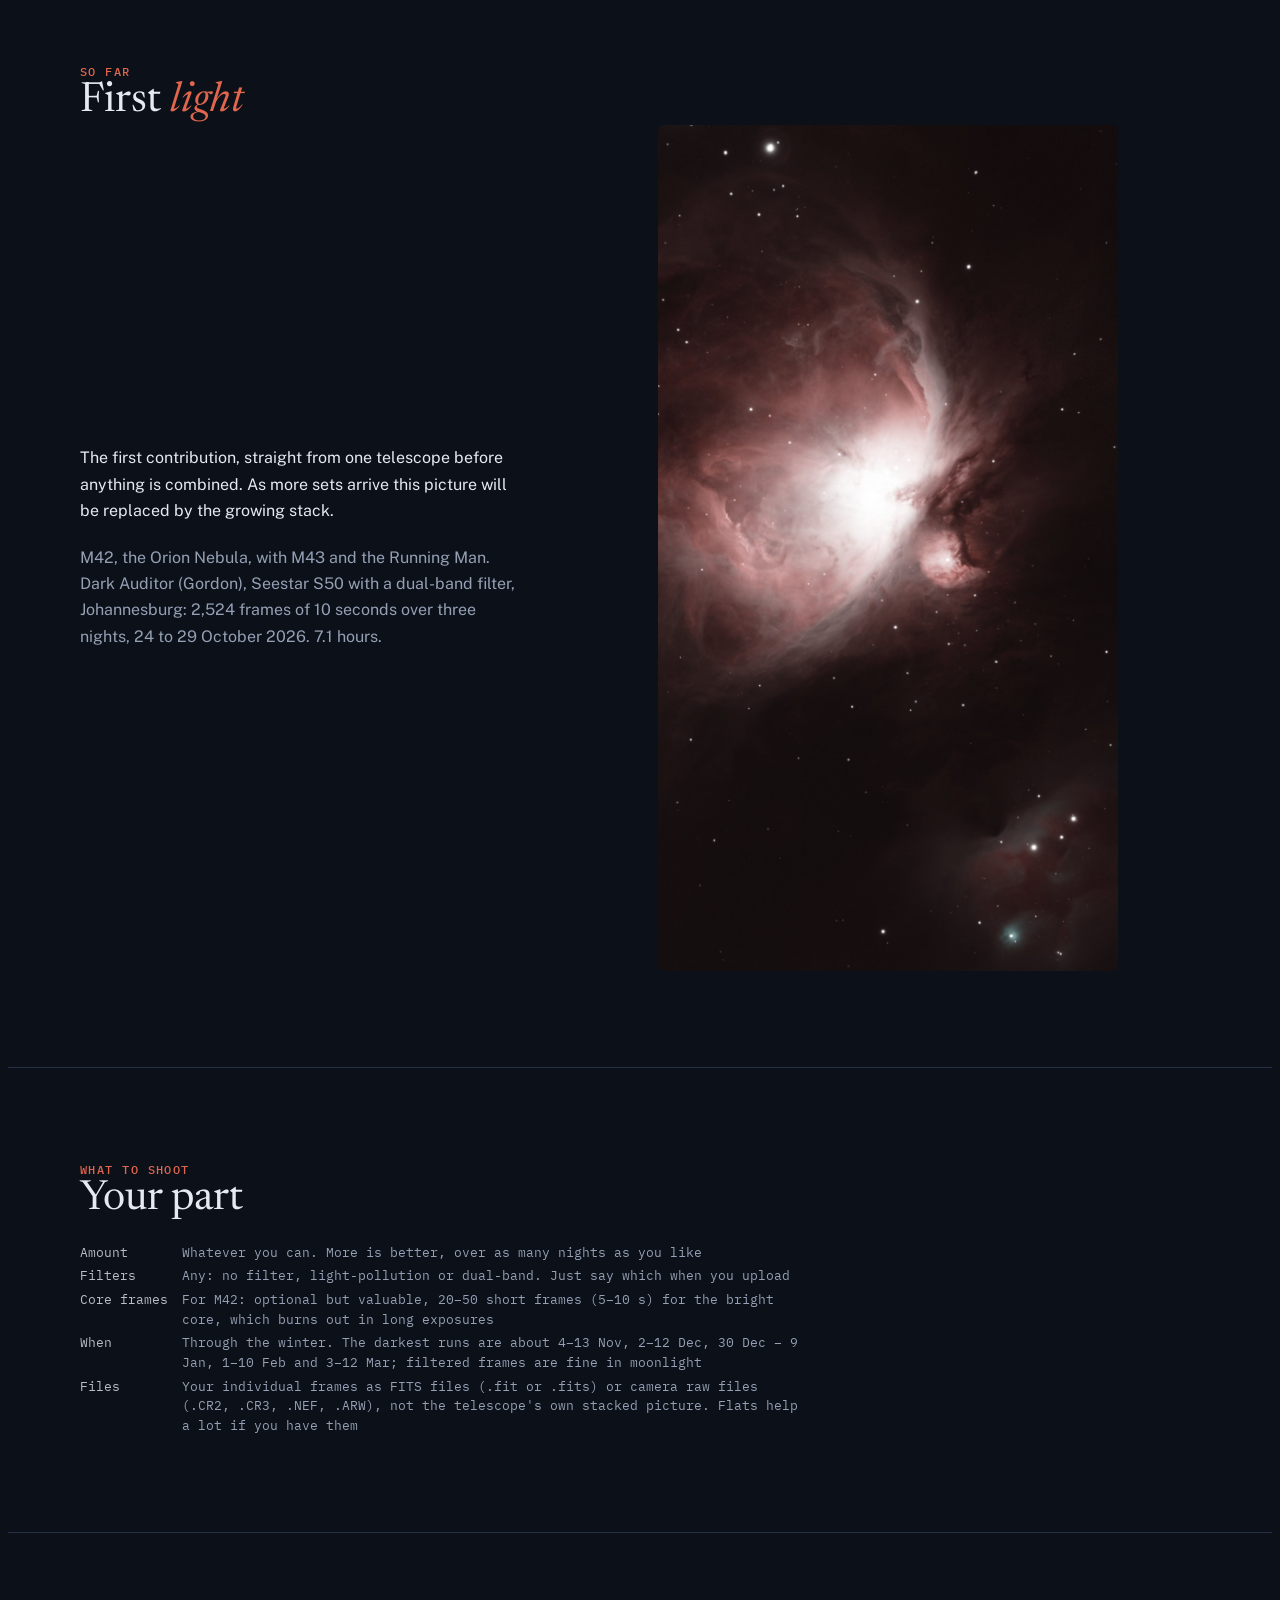
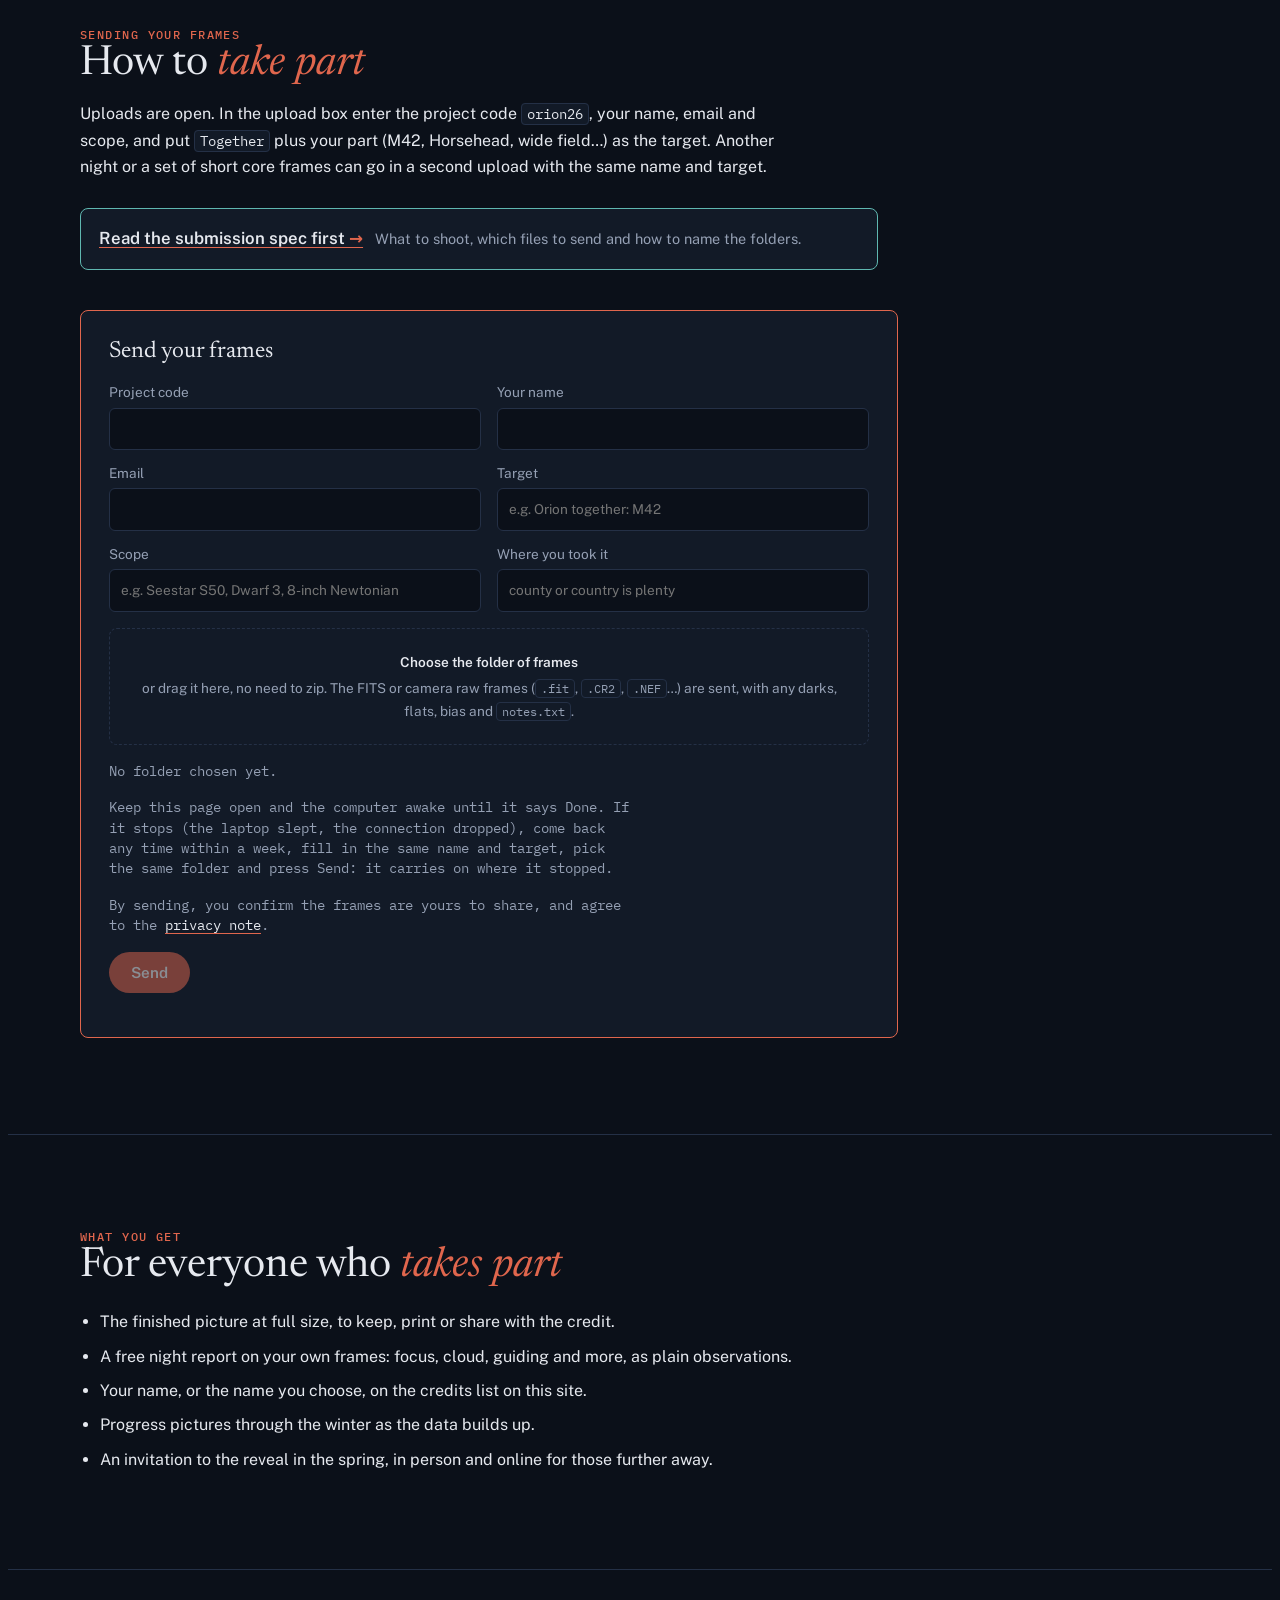
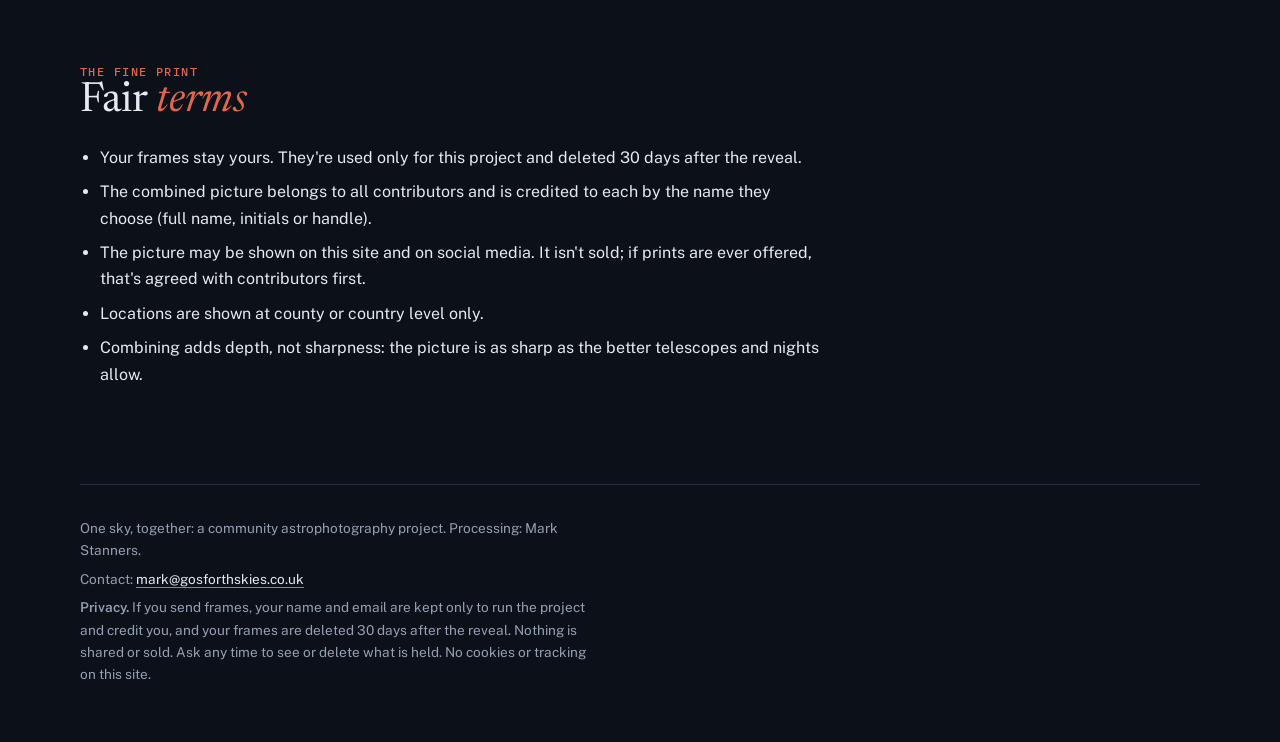
==== commit ba6bd1ac: "So far: first light section with Gordon's M42 (Dark Auditor, S50, 7.1 h); always dark, light-mode ov" ====
--- a/index.html
+++ b/index.html
@@ -22,10 +22,7 @@
   --font-data:    "IBM Plex Mono", ui-monospace, "Cascadia Mono", Consolas, monospace;
   color-scheme: dark;
 }
-@media (prefers-color-scheme: light) { :root:not([data-theme="dark"]) {
-  --sky: #f3f4f7; --deep: #ffffff; --rule: #d6dbe5; --ink: #141a26; --dim: #556178; --ha: #b8432c; --oiii: #2f7f79; color-scheme: light; } }
-:root[data-theme="light"] {
-  --sky: #f3f4f7; --deep: #ffffff; --rule: #d6dbe5; --ink: #141a26; --dim: #556178; --ha: #b8432c; --oiii: #2f7f79; color-scheme: light; }
+/* Always dark (31 Oct 2026, matching the 28 Oct decision for the Gosforth pages): the light-mode override was removed here too. */
 
 body { background: var(--sky); color: var(--ink); font: 400 1rem/1.65 var(--font-body); }
 .wrap { max-width: 1120px; margin: 0 auto; padding-left: max(16px, env(safe-area-inset-left, 0px)); padding-right: max(16px, env(safe-area-inset-right, 0px)); }
@@ -181,7 +178,7 @@
   <header class="top">
     <a class="brand" href="#top">One sky, <span>together</span></a>
     <nav class="nav" aria-label="Sections">
-      <a href="#idea">The idea</a><a href="#target">Target</a><a href="#shoot">Your part</a><a href="#send-frames">Send frames</a><a href="#terms">Terms</a>
+      <a href="#idea">The idea</a><a href="#target">Target</a><a href="#sofar">So far</a><a href="#shoot">Your part</a><a href="#send-frames">Send frames</a><a href="#terms">Terms</a>
     </nav>
   </header>
 </div>
@@ -231,6 +228,22 @@
       <dt>Wide field</dt><dd>Barnard's Loop and the whole constellation, with a camera lens, a short refractor, or a smart-scope mosaic</dd>
     </dl>
     <p style="max-width:720px; margin-top:16px">The first contribution is in: seven hours of M42 from a Seestar in Johannesburg.</p>
+  </div>
+</section>
+
+<section id="sofar">
+  <div class="wrap">
+    <p class="eyebrow">So far</p>
+    <h2>First <em>light</em></h2>
+    <div class="hero" style="padding-block:0">
+      <div>
+        <p style="max-width:520px">The first contribution, straight from one telescope before anything is combined. As more sets arrive this picture will be replaced by the growing stack.</p>
+        <p style="max-width:520px; color:var(--dim)">M42, the Orion Nebula, with M43 and the Running Man. Dark Auditor (Gordon), Seestar S50 with a dual-band filter, Johannesburg: 2,524 frames of 10 seconds over three nights, 24 to 29 October 2026. 7.1 hours.</p>
+      </div>
+      <figure style="max-width:460px; justify-self:center">
+        <img src="img/sofar_m42_dark_auditor.jpg" alt="The Orion Nebula, M42, in red and teal from a dual-band filter: the bright core, the Running Man nebula above it and a field of stars" width="1000" height="1840" loading="lazy">
+      </figure>
+    </div>
   </div>
 </section>
 
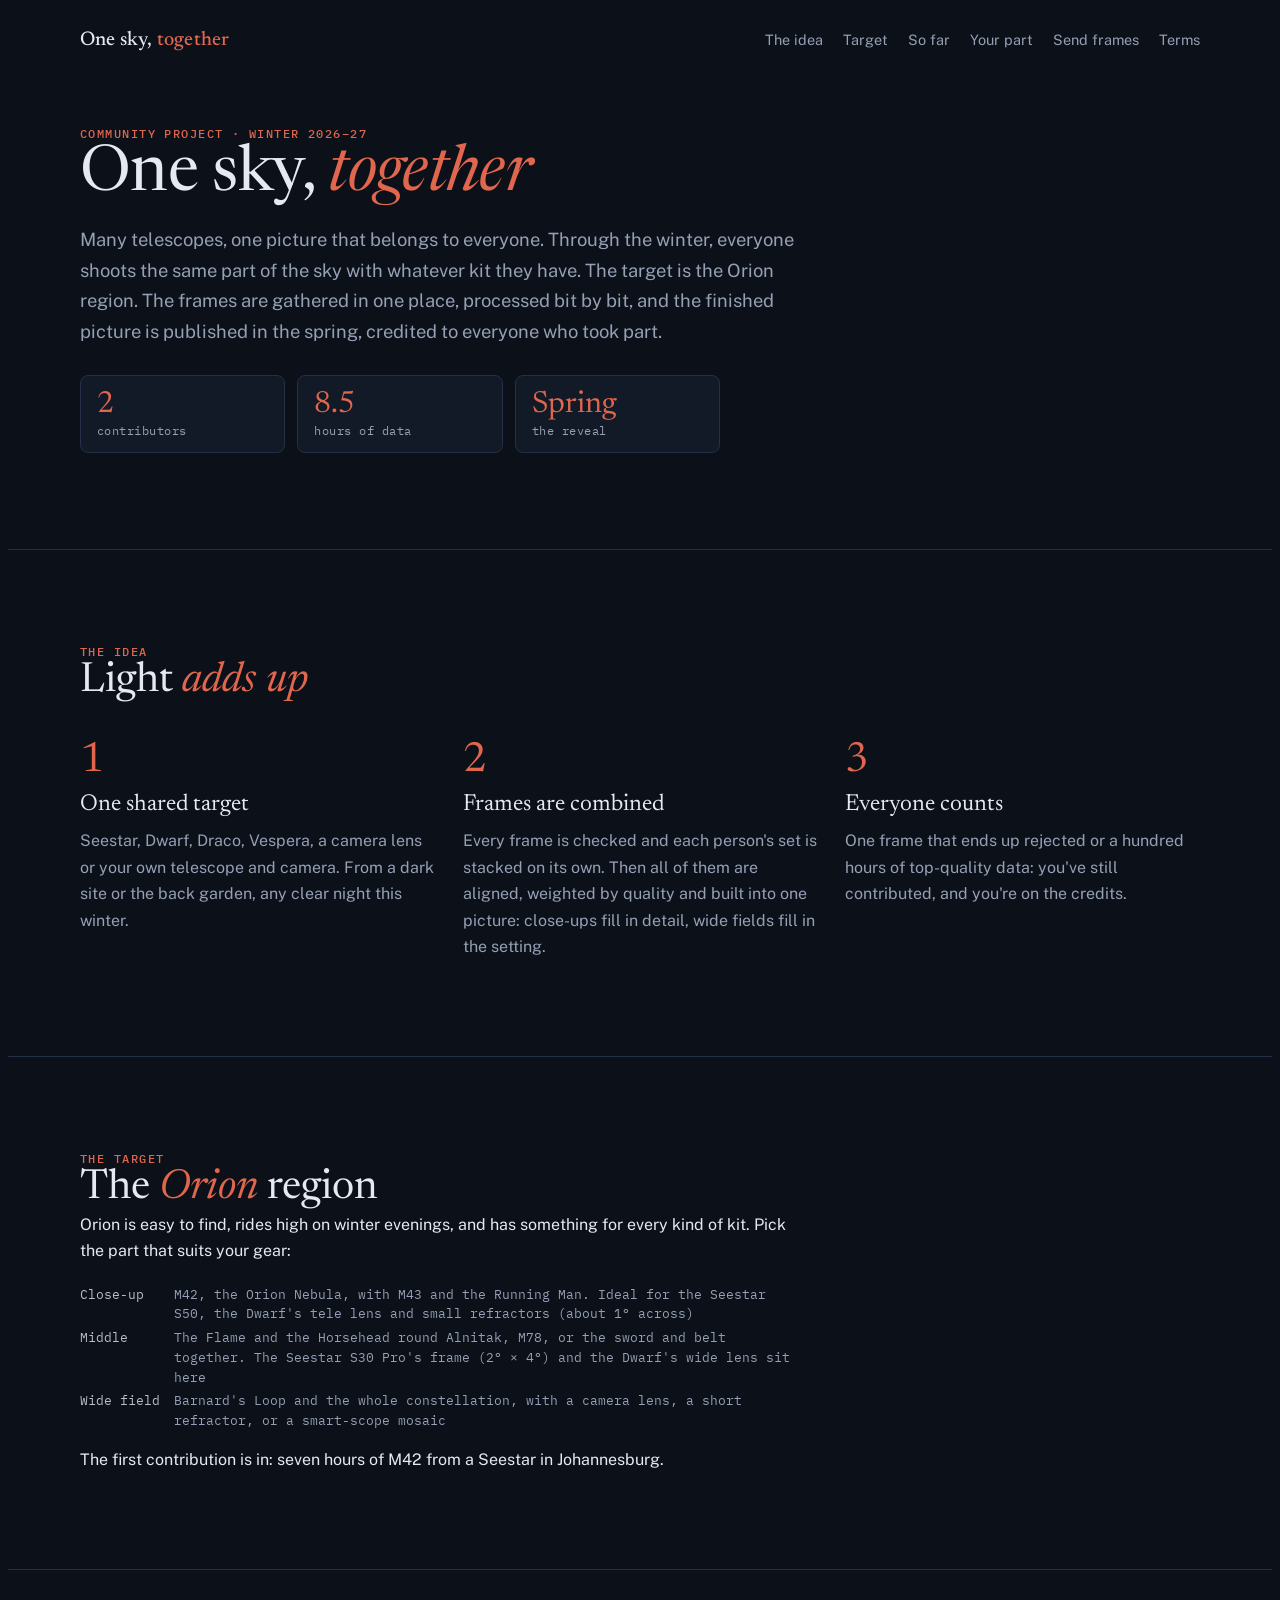
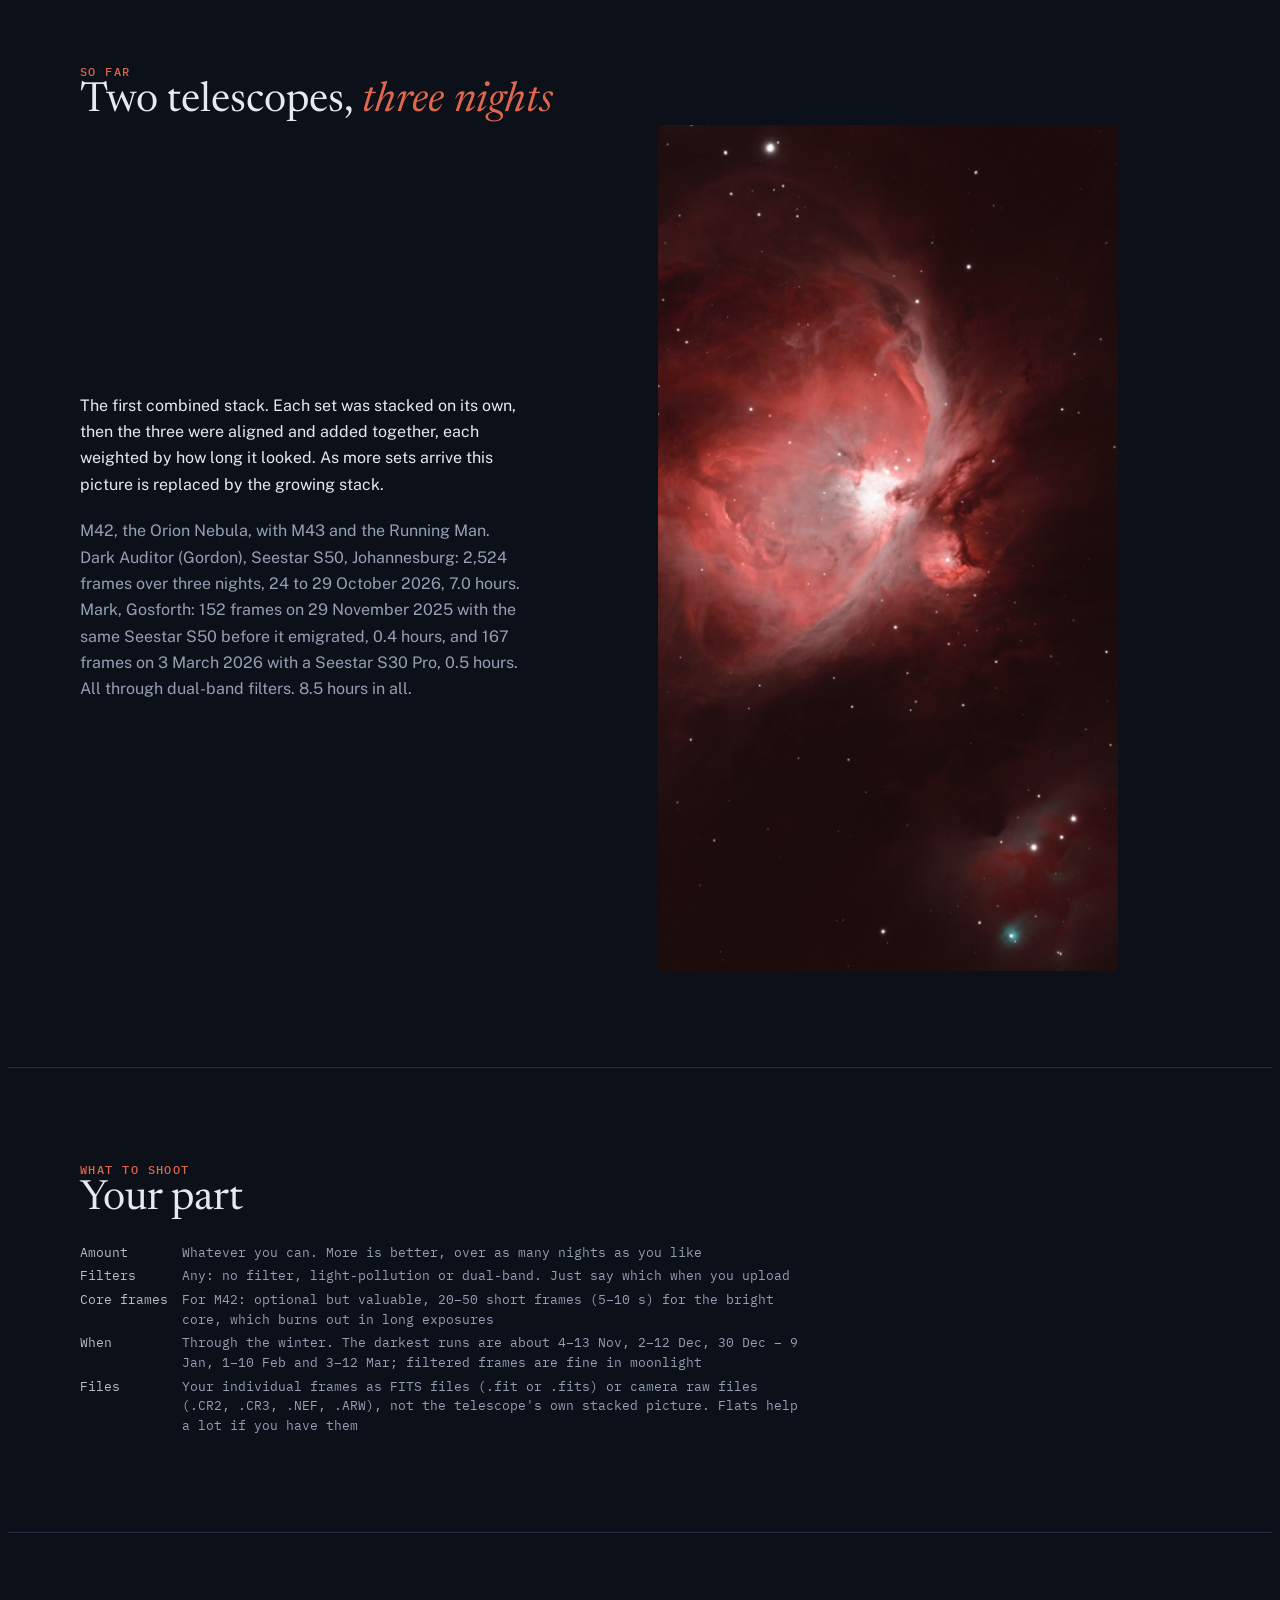
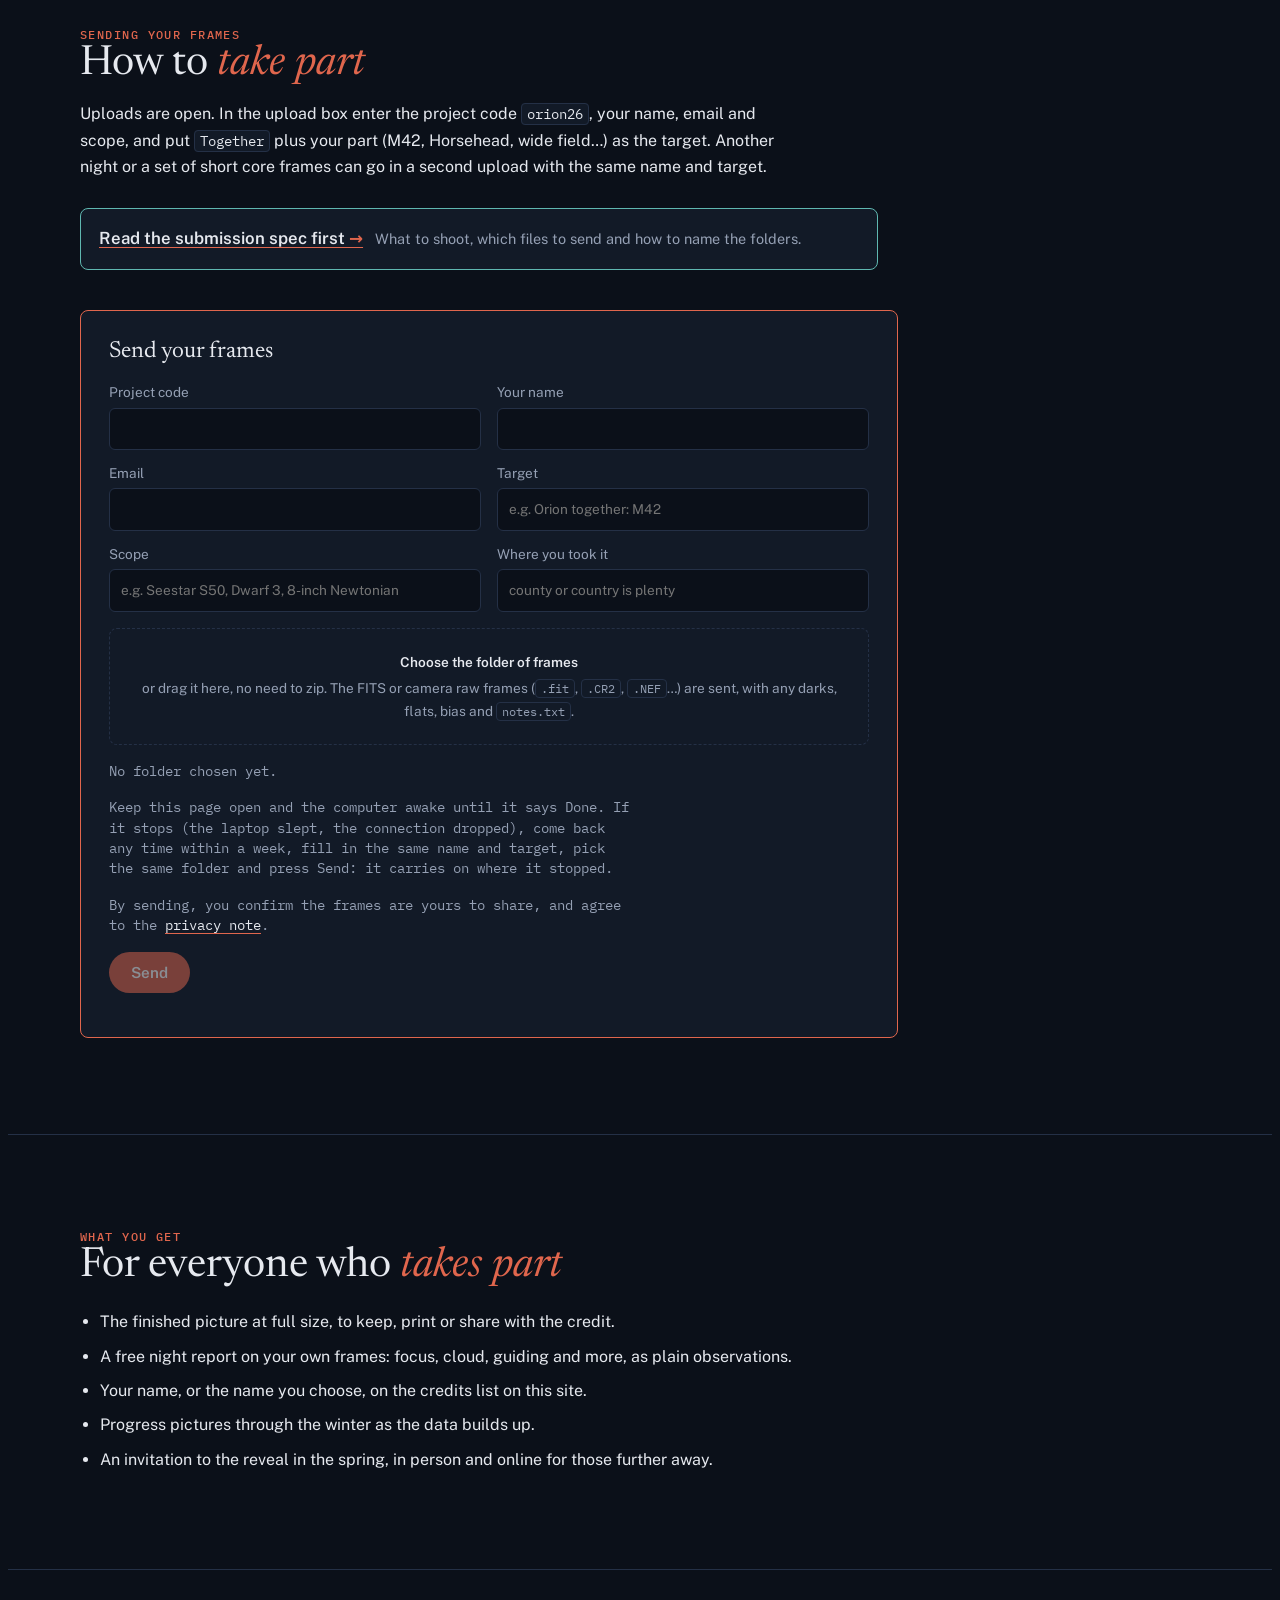
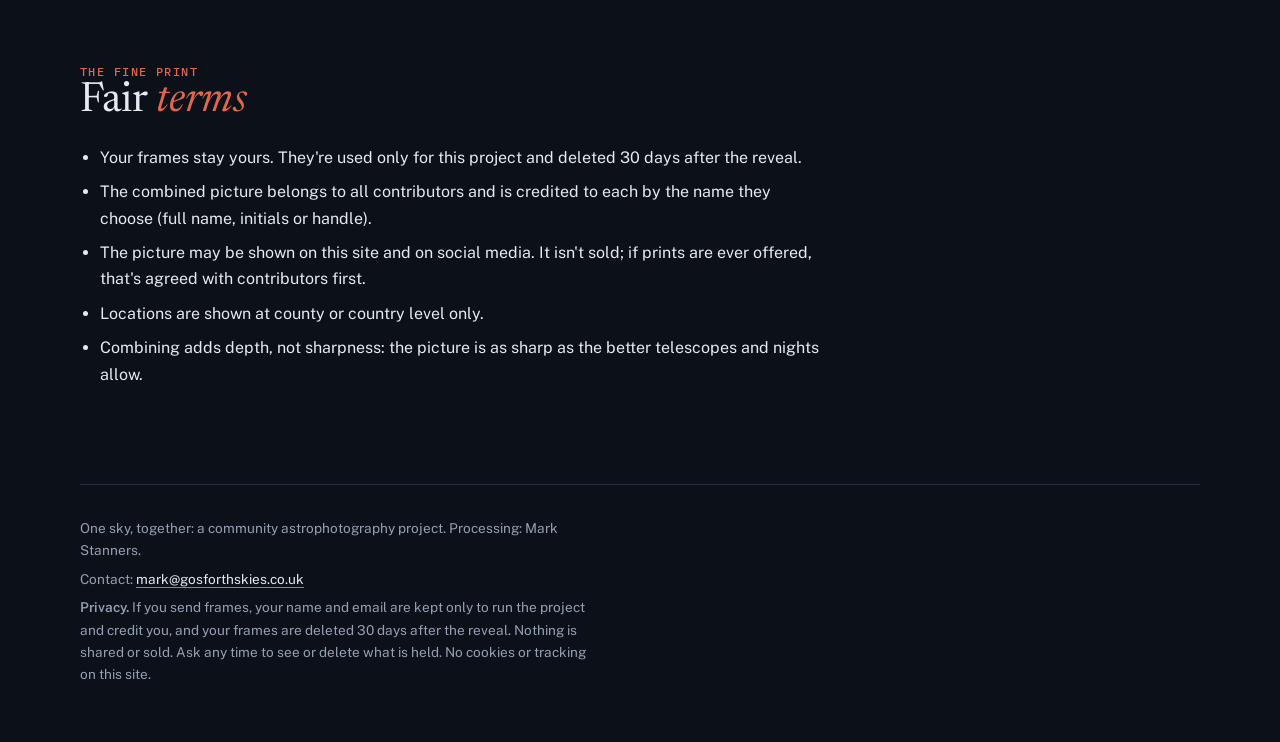
==== commit 52a740f0: "So far: first combined stack (Gordon + Mark, 8.5 h); tally 2 contributors Co-Authored-By: Claude Fab" ====
--- a/index.html
+++ b/index.html
@@ -189,8 +189,8 @@
     <h1>One sky, <em>together</em></h1>
     <p class="lede" style="margin-top:14px">Many telescopes, one picture that belongs to everyone. Through the winter, everyone shoots the same part of the sky with whatever kit they have. The target is the Orion region. The frames are gathered in one place, processed bit by bit, and the finished picture is published in the spring, credited to everyone who took part.</p>
     <div class="tally" aria-label="Progress so far">
-      <div><b>1</b><span>contributors</span></div>
-      <div><b>7.1</b><span>hours of data</span></div>
+      <div><b>2</b><span>contributors</span></div>
+      <div><b>8.5</b><span>hours of data</span></div>
       <div><b>Spring</b><span>the reveal</span></div>
     </div>
   </div>
@@ -234,14 +234,14 @@
 <section id="sofar">
   <div class="wrap">
     <p class="eyebrow">So far</p>
-    <h2>First <em>light</em></h2>
+    <h2>Two telescopes, <em>three nights</em></h2>
     <div class="hero" style="padding-block:0">
       <div>
-        <p style="max-width:520px">The first contribution, straight from one telescope before anything is combined. As more sets arrive this picture will be replaced by the growing stack.</p>
-        <p style="max-width:520px; color:var(--dim)">M42, the Orion Nebula, with M43 and the Running Man. Dark Auditor (Gordon), Seestar S50 with a dual-band filter, Johannesburg: 2,524 frames of 10 seconds over three nights, 24 to 29 October 2026. 7.1 hours.</p>
+        <p style="max-width:520px">The first combined stack. Each set was stacked on its own, then the three were aligned and added together, each weighted by how long it looked. As more sets arrive this picture is replaced by the growing stack.</p>
+        <p style="max-width:520px; color:var(--dim)">M42, the Orion Nebula, with M43 and the Running Man. Dark Auditor (Gordon), Seestar S50, Johannesburg: 2,524 frames over three nights, 24 to 29 October 2026, 7.0 hours. Mark, Gosforth: 152 frames on 29 November 2025 with the same Seestar S50 before it emigrated, 0.4 hours, and 167 frames on 3 March 2026 with a Seestar S30 Pro, 0.5 hours. All through dual-band filters. 8.5 hours in all.</p>
       </div>
       <figure style="max-width:460px; justify-self:center">
-        <img src="img/sofar_m42_dark_auditor.jpg" alt="The Orion Nebula, M42, in red and teal from a dual-band filter: the bright core, the Running Man nebula above it and a field of stars" width="1000" height="1840" loading="lazy">
+        <img src="img/sofar_m42_together.jpg" alt="The Orion Nebula, M42, in red and teal from dual-band filters: the bright core, the Running Man nebula below it and a field of stars, combined from two telescopes" width="1000" height="1840" loading="lazy">
       </figure>
     </div>
   </div>
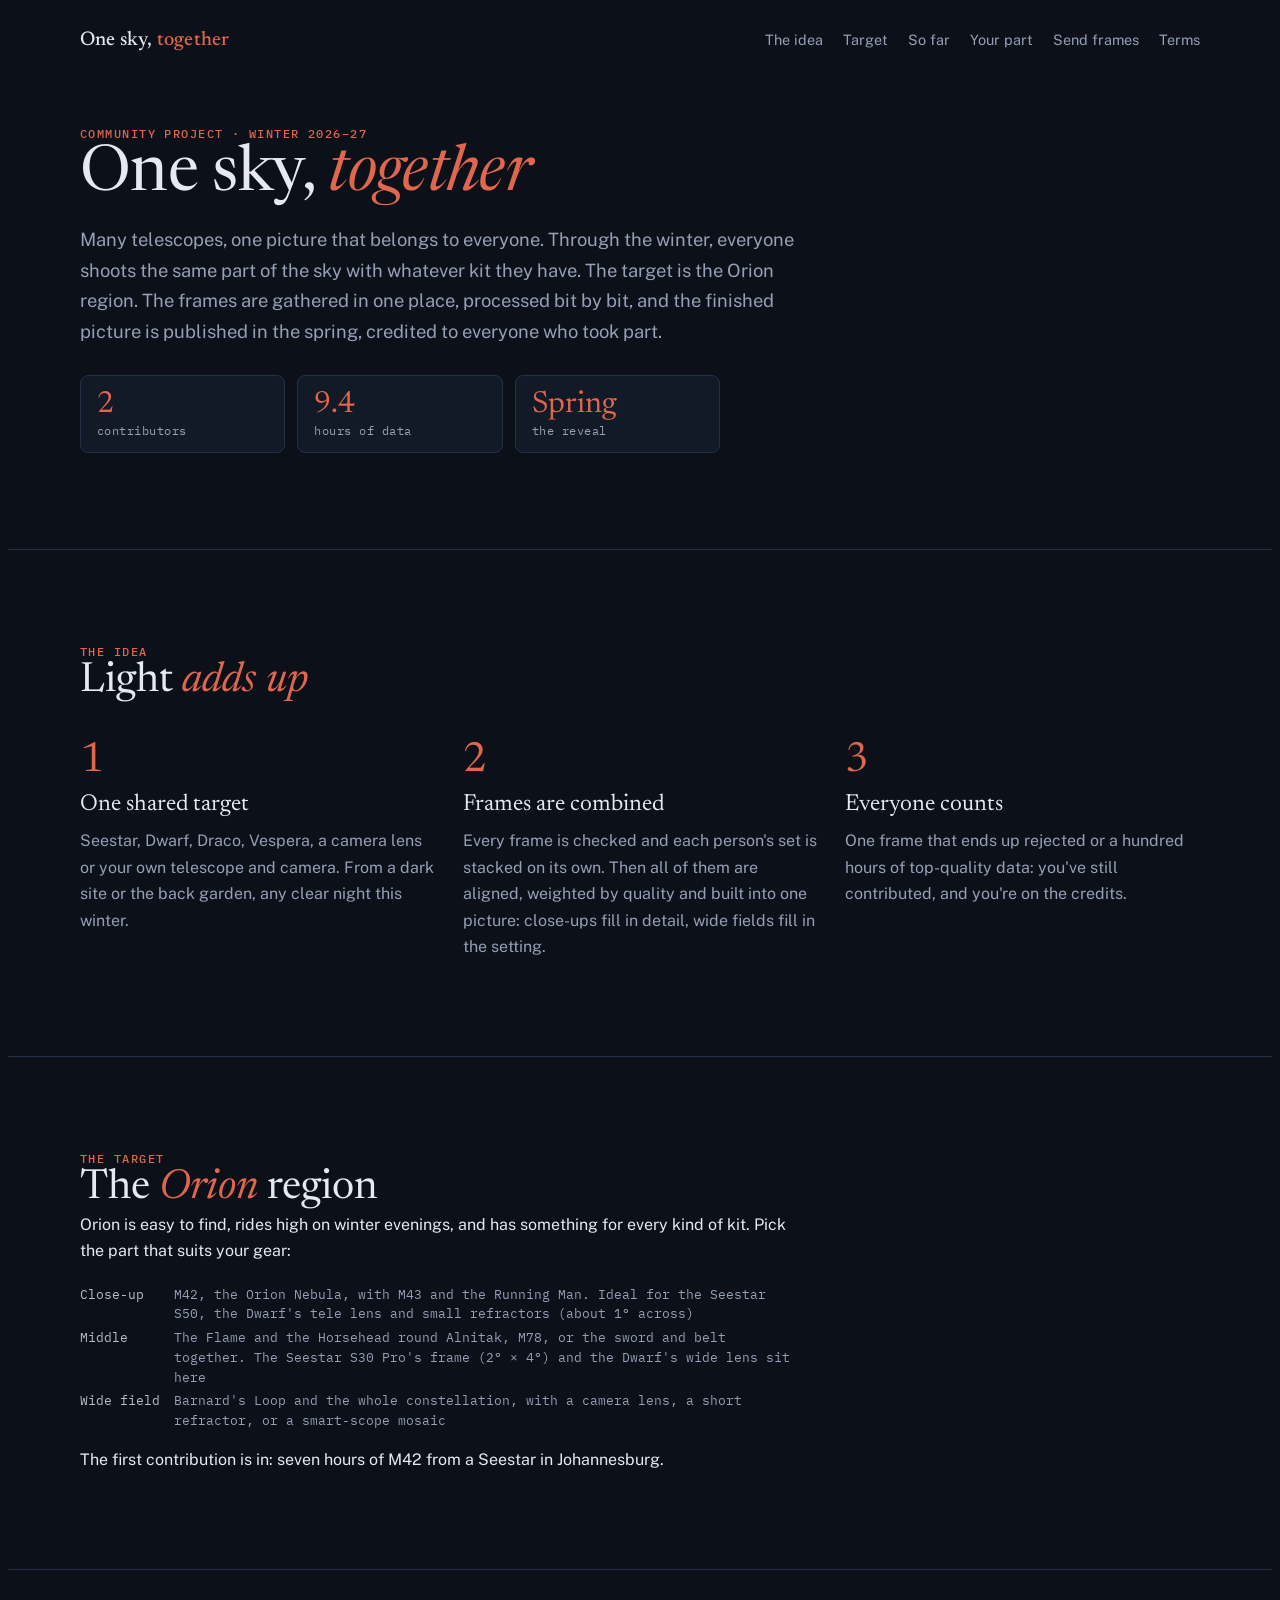
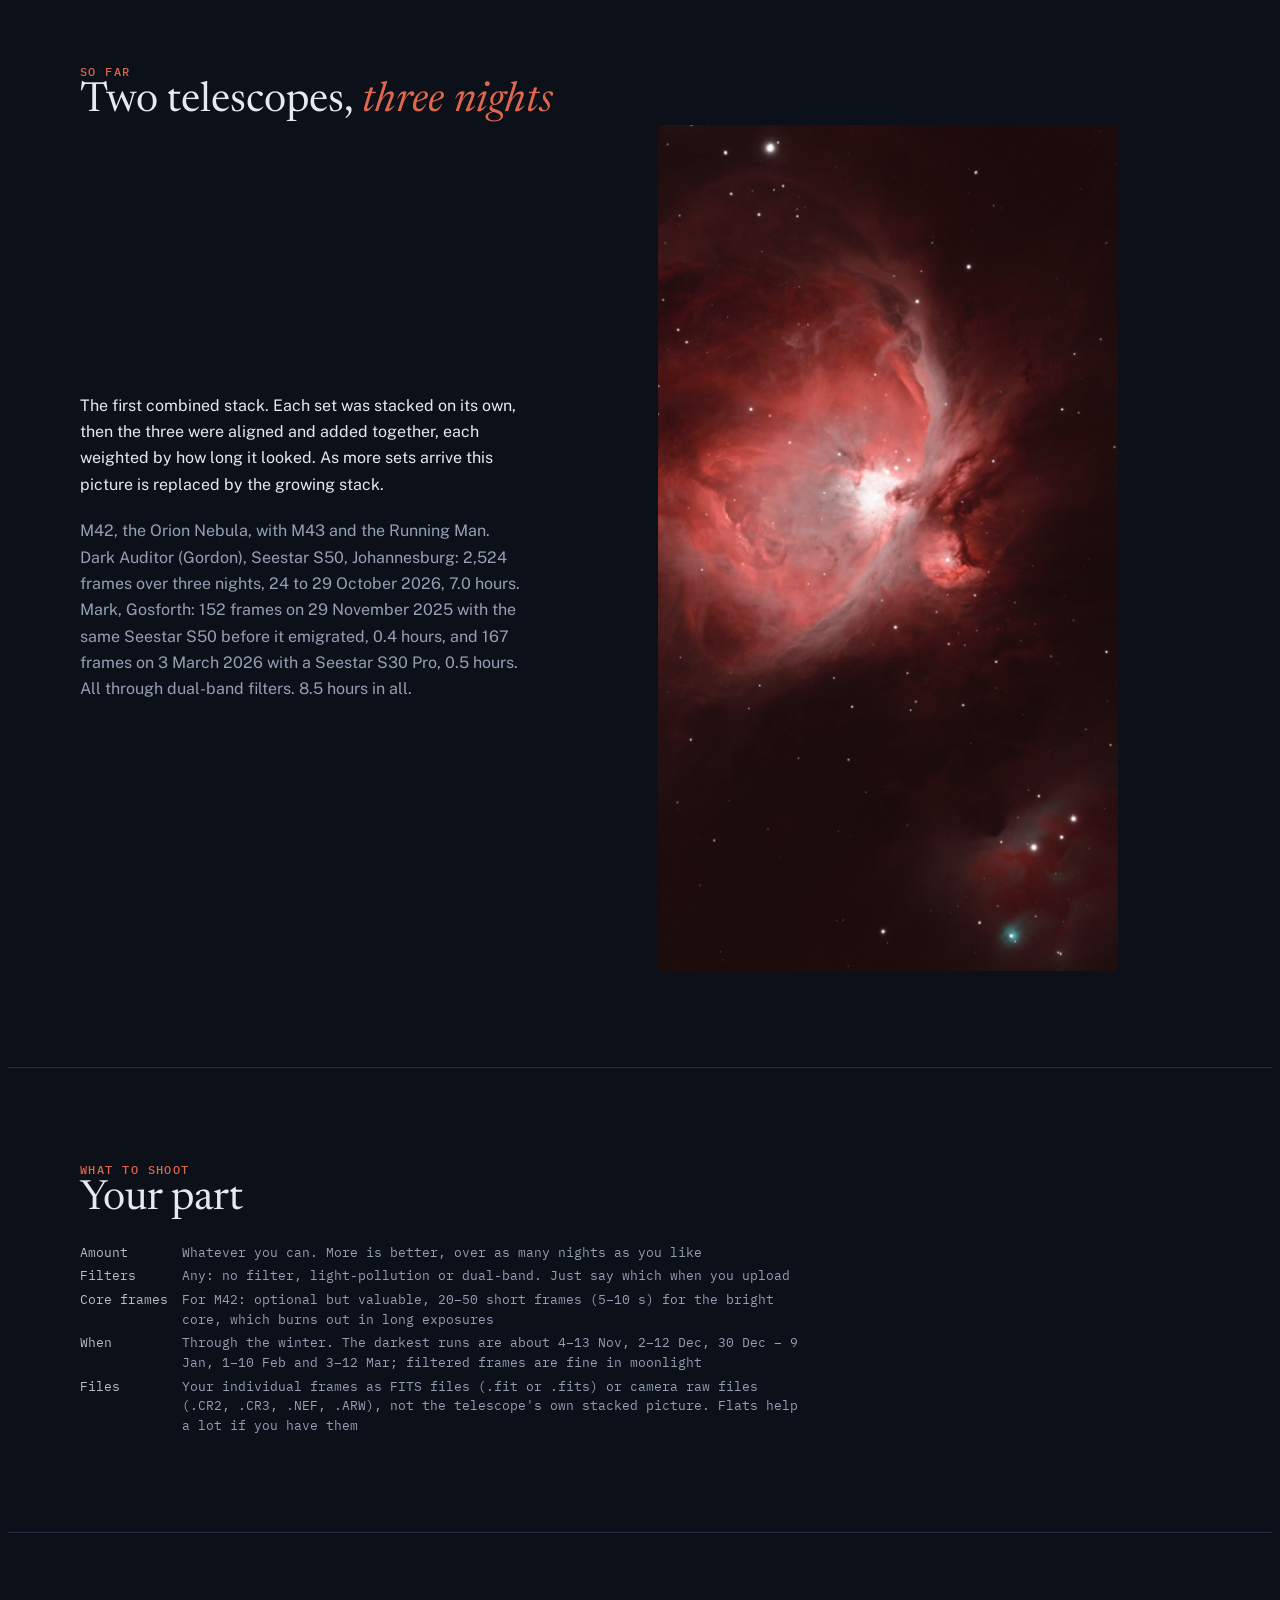
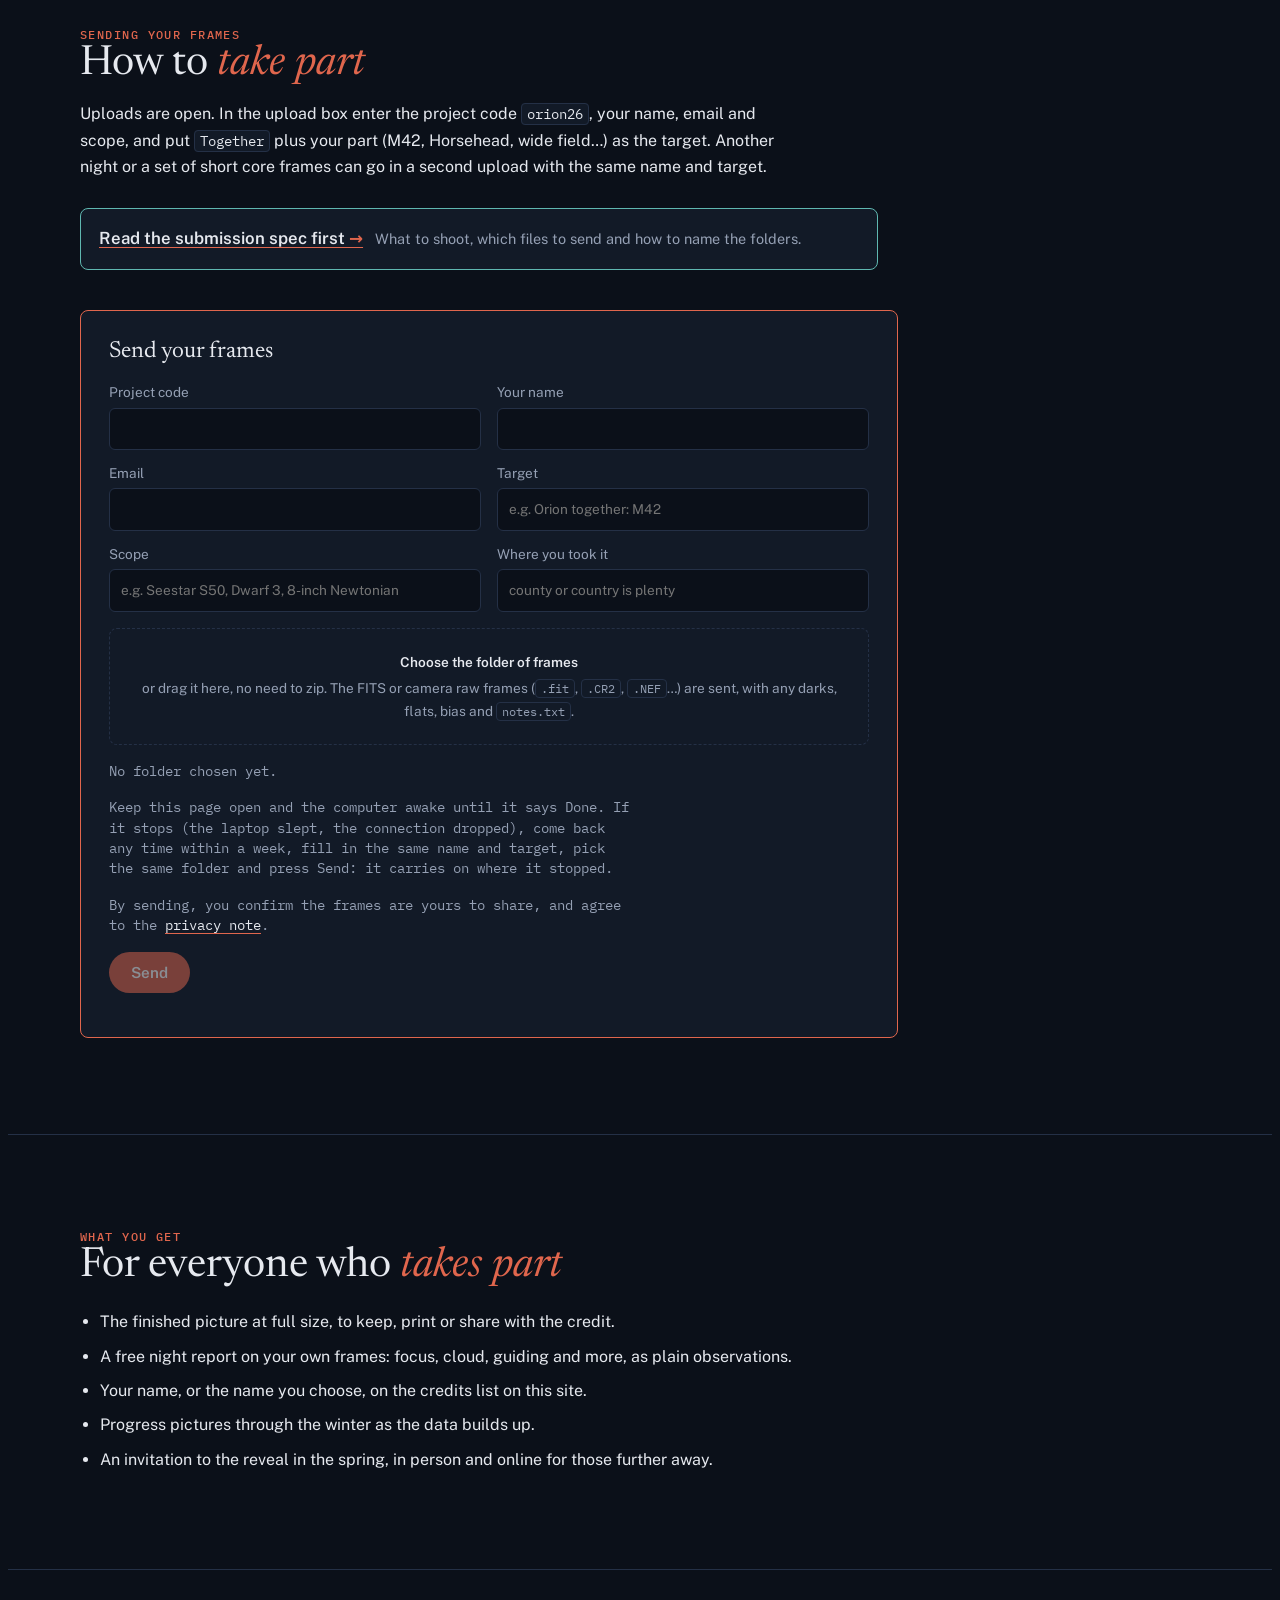
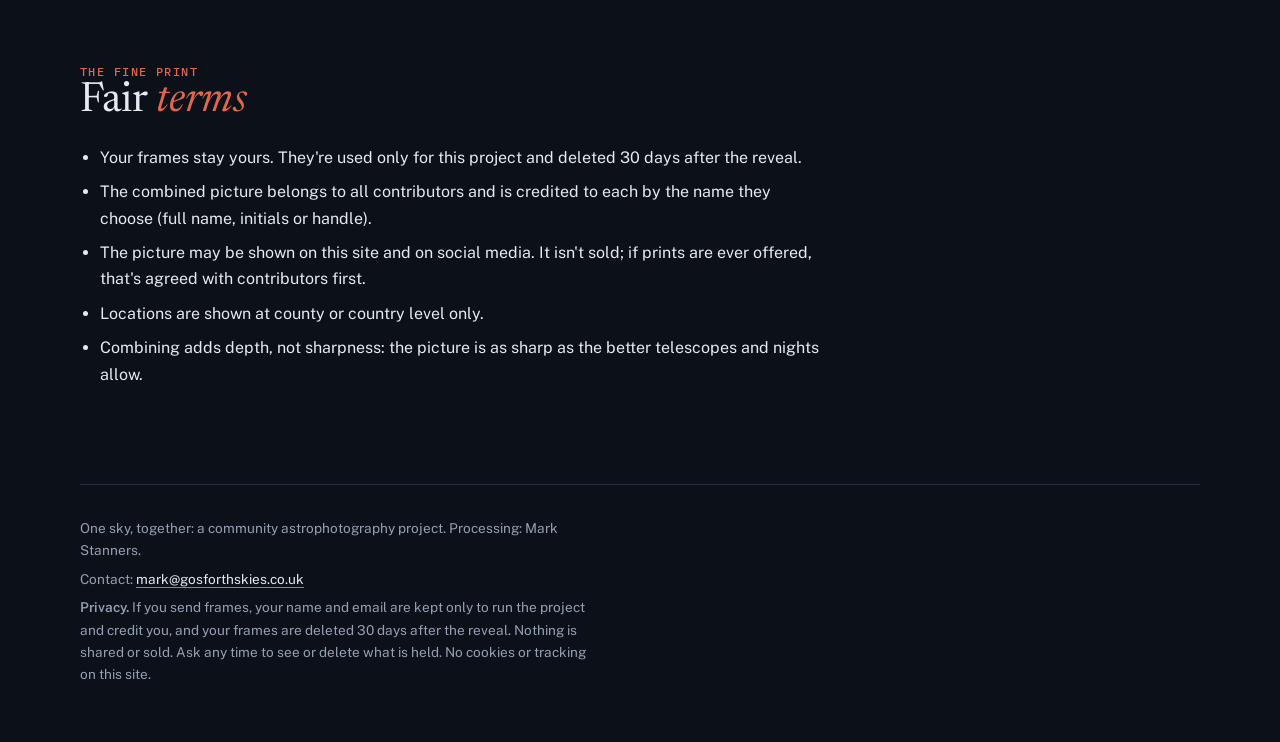
==== commit 3b1c316c: "Tally: 9.4 h (Mark's M42 sets of 2 Nov, 36 min, and 9 Nov, 20 min, added to the store) Co-Authored-B" ====
--- a/index.html
+++ b/index.html
@@ -190,7 +190,7 @@
     <p class="lede" style="margin-top:14px">Many telescopes, one picture that belongs to everyone. Through the winter, everyone shoots the same part of the sky with whatever kit they have. The target is the Orion region. The frames are gathered in one place, processed bit by bit, and the finished picture is published in the spring, credited to everyone who took part.</p>
     <div class="tally" aria-label="Progress so far">
       <div><b>2</b><span>contributors</span></div>
-      <div><b>8.5</b><span>hours of data</span></div>
+      <div><b>9.4</b><span>hours of data</span></div>
       <div><b>Spring</b><span>the reveal</span></div>
     </div>
   </div>
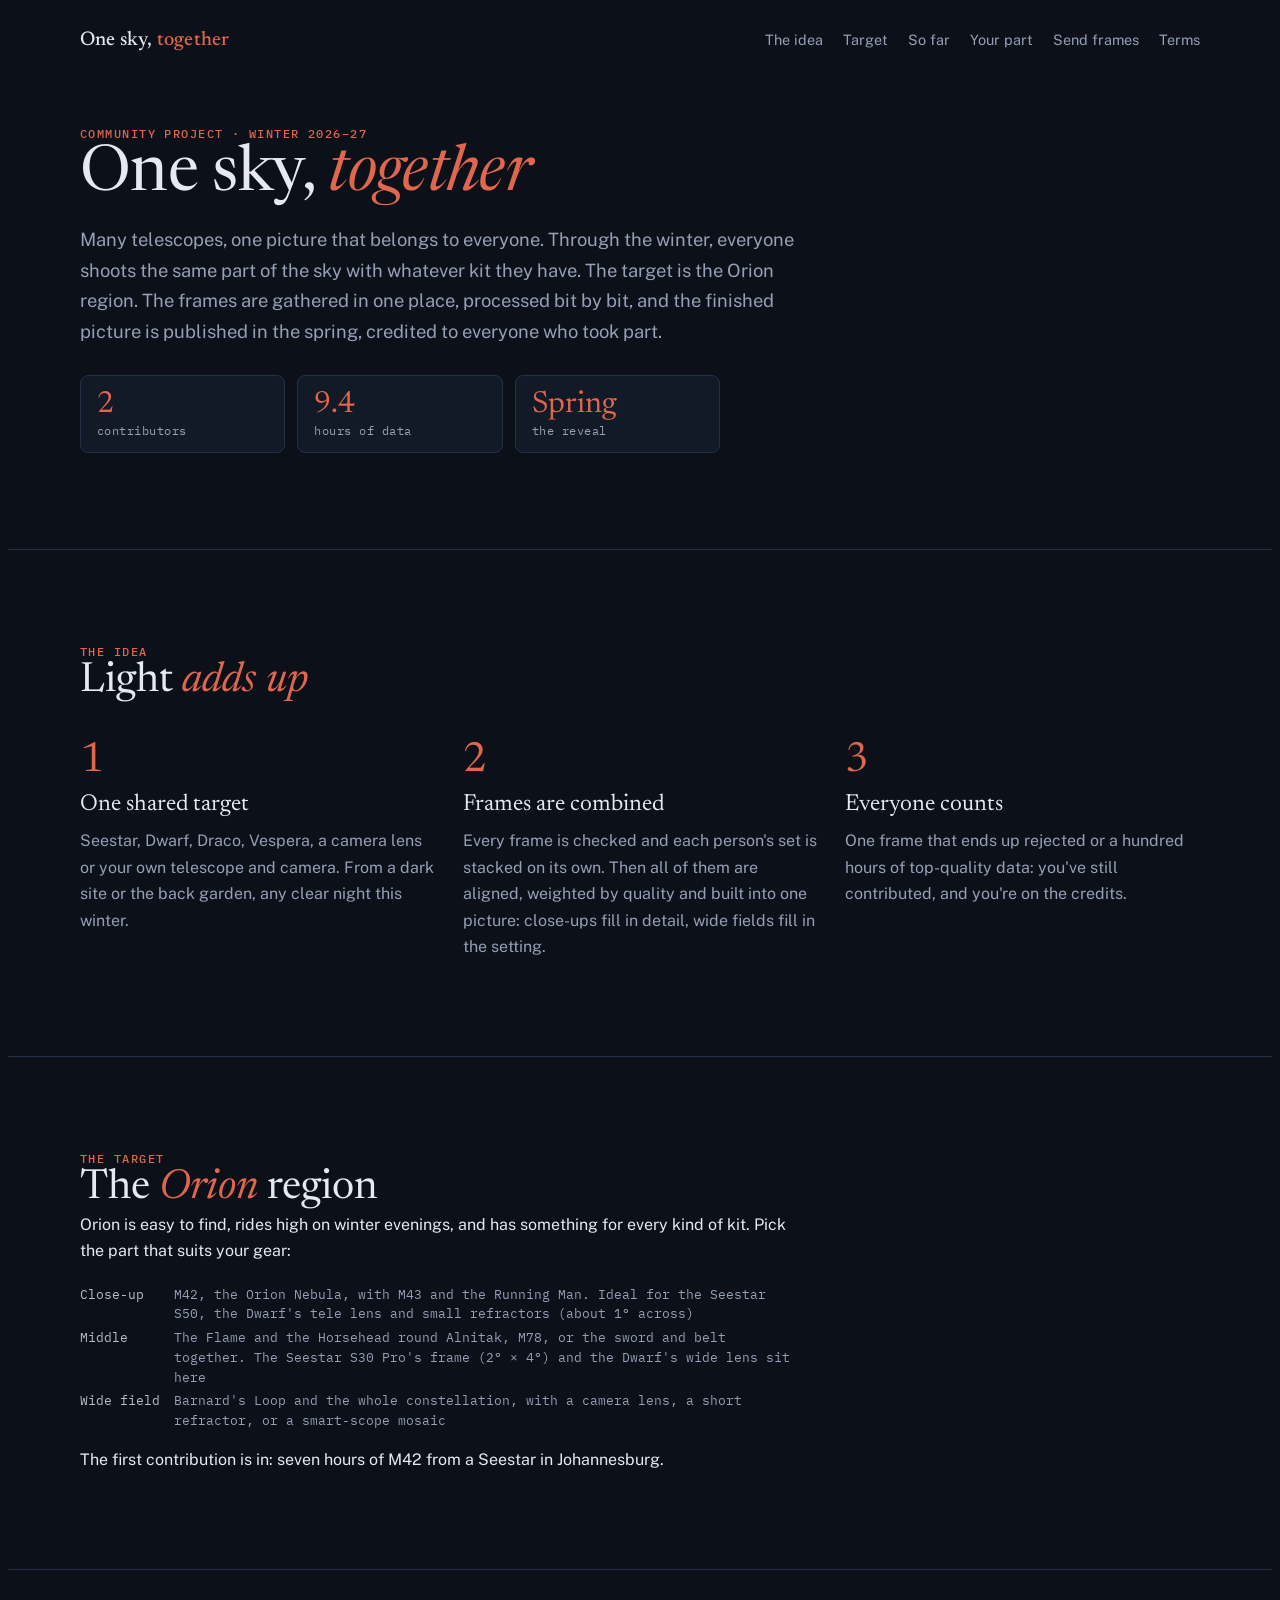
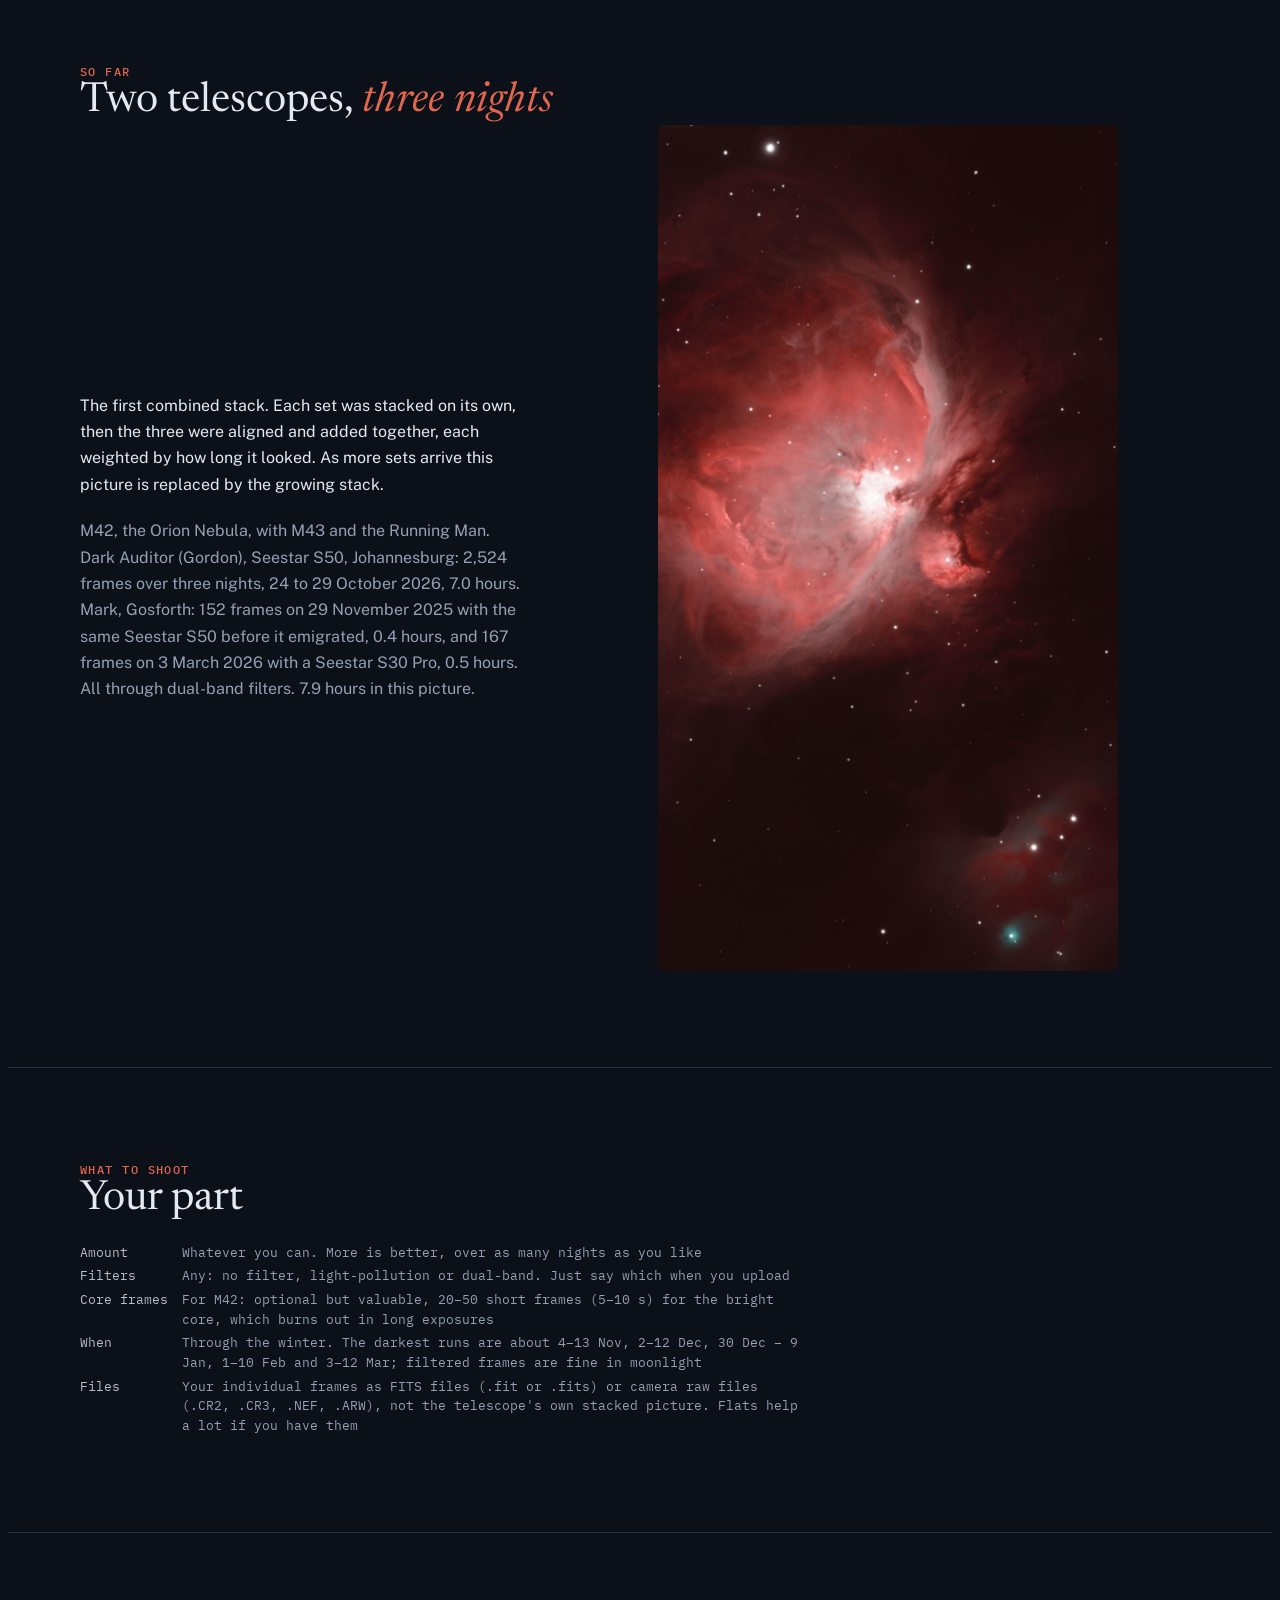
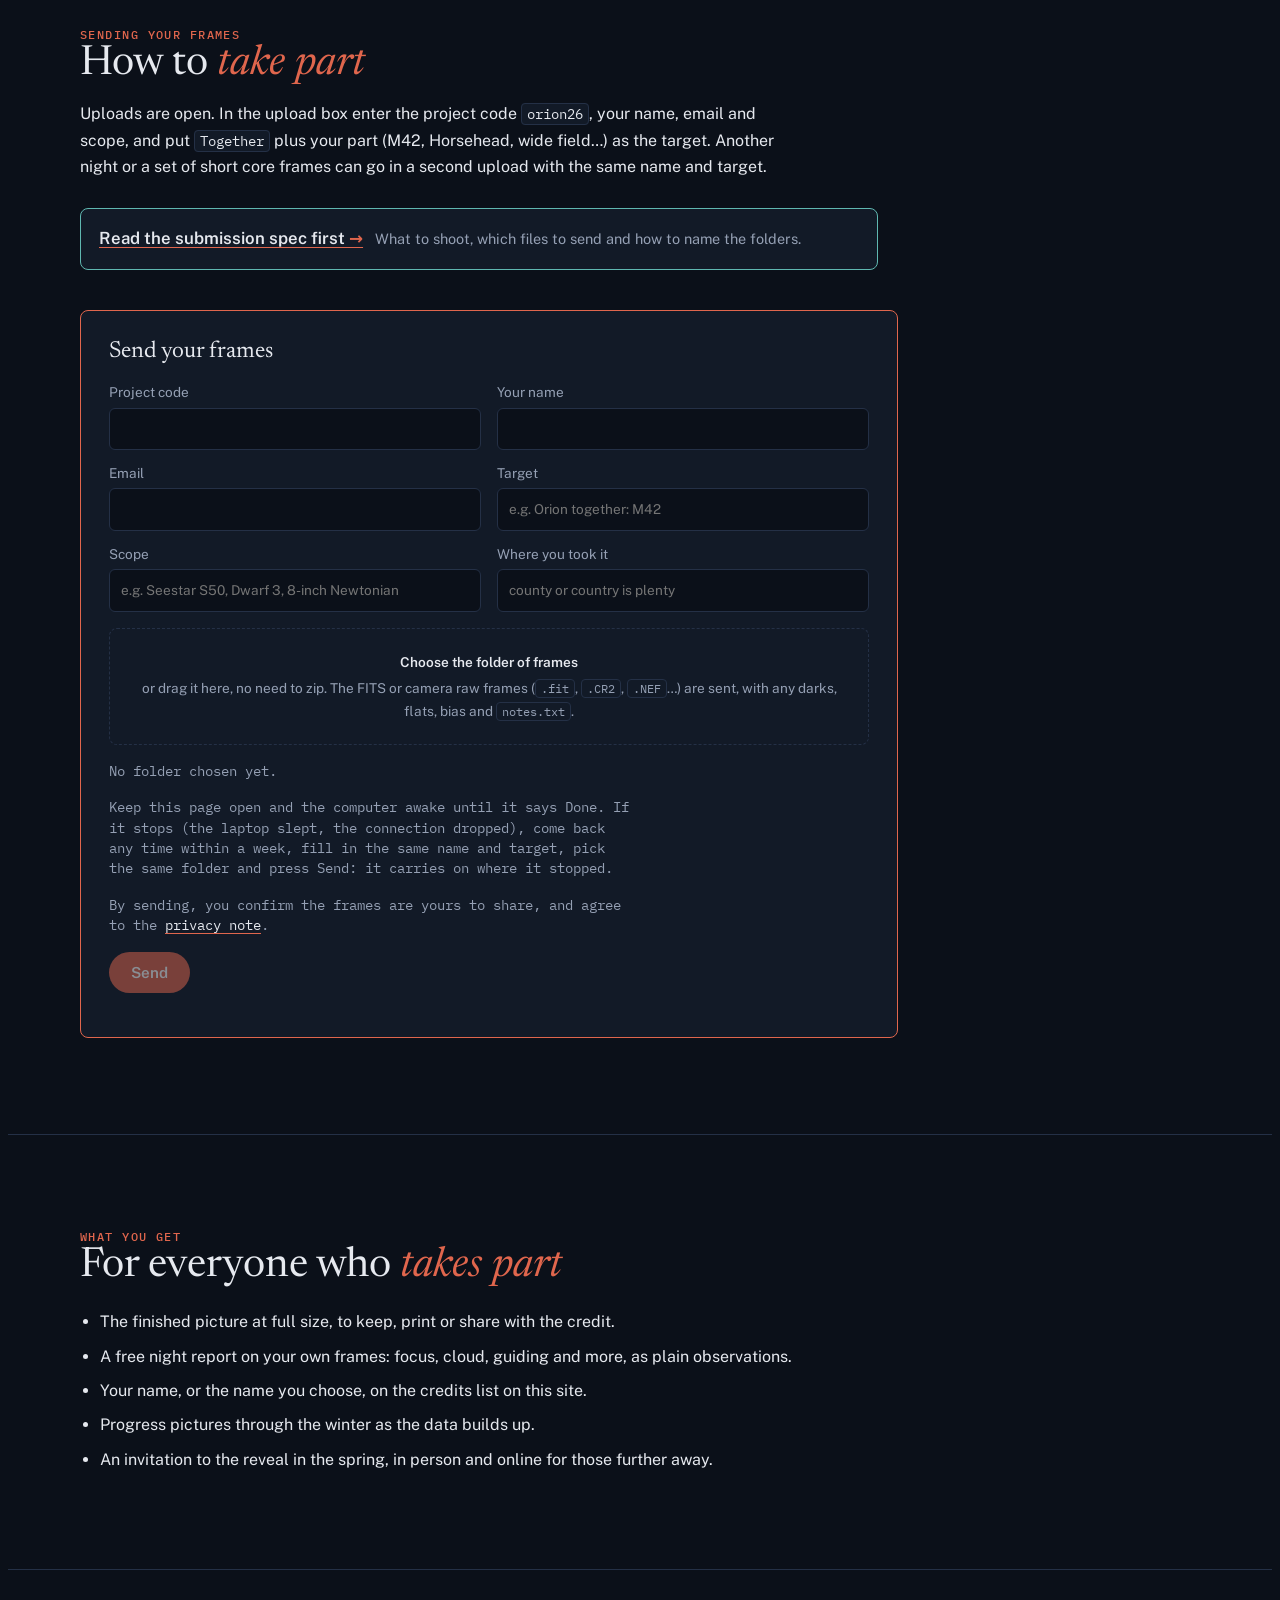
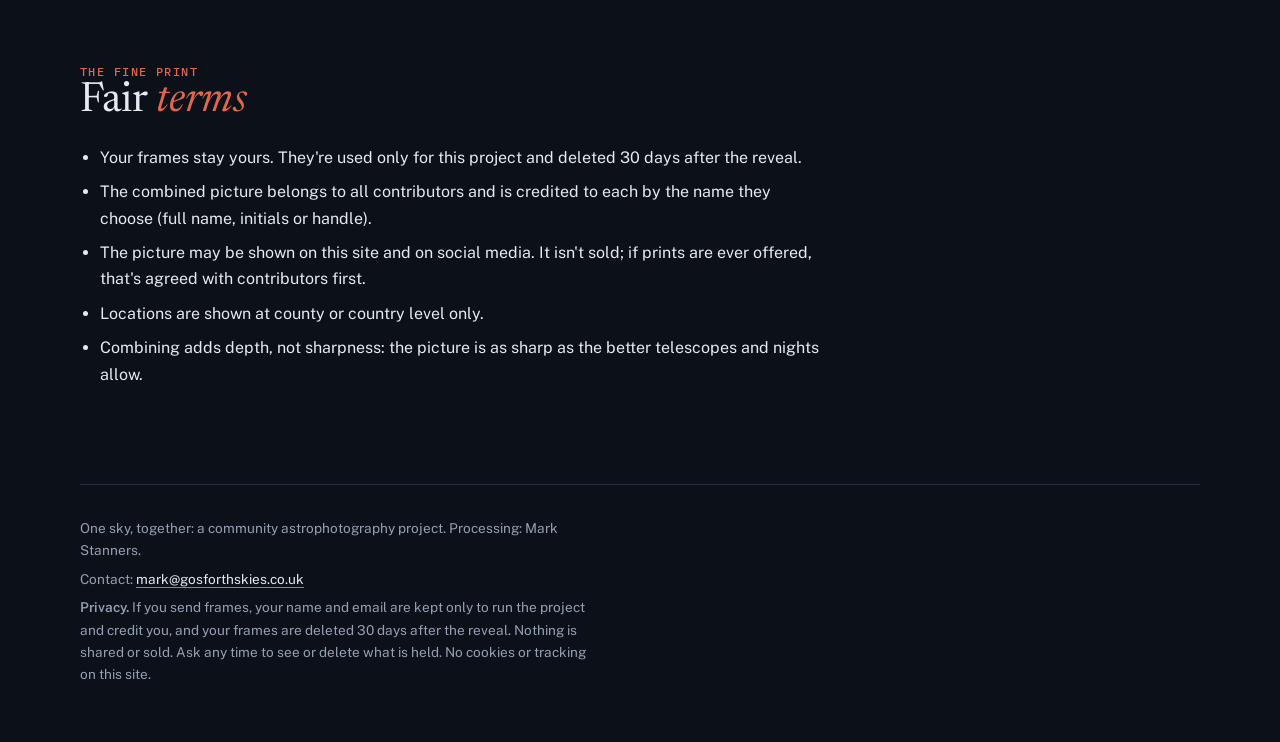
==== commit 449e2dd5: "Caption: 7.9 h in the picture (tally 9.4 h includes sets not yet combined) Co-Authored-By: Claude Op" ====
--- a/index.html
+++ b/index.html
@@ -238,7 +238,7 @@
     <div class="hero" style="padding-block:0">
       <div>
         <p style="max-width:520px">The first combined stack. Each set was stacked on its own, then the three were aligned and added together, each weighted by how long it looked. As more sets arrive this picture is replaced by the growing stack.</p>
-        <p style="max-width:520px; color:var(--dim)">M42, the Orion Nebula, with M43 and the Running Man. Dark Auditor (Gordon), Seestar S50, Johannesburg: 2,524 frames over three nights, 24 to 29 October 2026, 7.0 hours. Mark, Gosforth: 152 frames on 29 November 2025 with the same Seestar S50 before it emigrated, 0.4 hours, and 167 frames on 3 March 2026 with a Seestar S30 Pro, 0.5 hours. All through dual-band filters. 8.5 hours in all.</p>
+        <p style="max-width:520px; color:var(--dim)">M42, the Orion Nebula, with M43 and the Running Man. Dark Auditor (Gordon), Seestar S50, Johannesburg: 2,524 frames over three nights, 24 to 29 October 2026, 7.0 hours. Mark, Gosforth: 152 frames on 29 November 2025 with the same Seestar S50 before it emigrated, 0.4 hours, and 167 frames on 3 March 2026 with a Seestar S30 Pro, 0.5 hours. All through dual-band filters. 7.9 hours in this picture.</p>
       </div>
       <figure style="max-width:460px; justify-self:center">
         <img src="img/sofar_m42_together.jpg" alt="The Orion Nebula, M42, in red and teal from dual-band filters: the bright core, the Running Man nebula below it and a field of stars, combined from two telescopes" width="1000" height="1840" loading="lazy">
